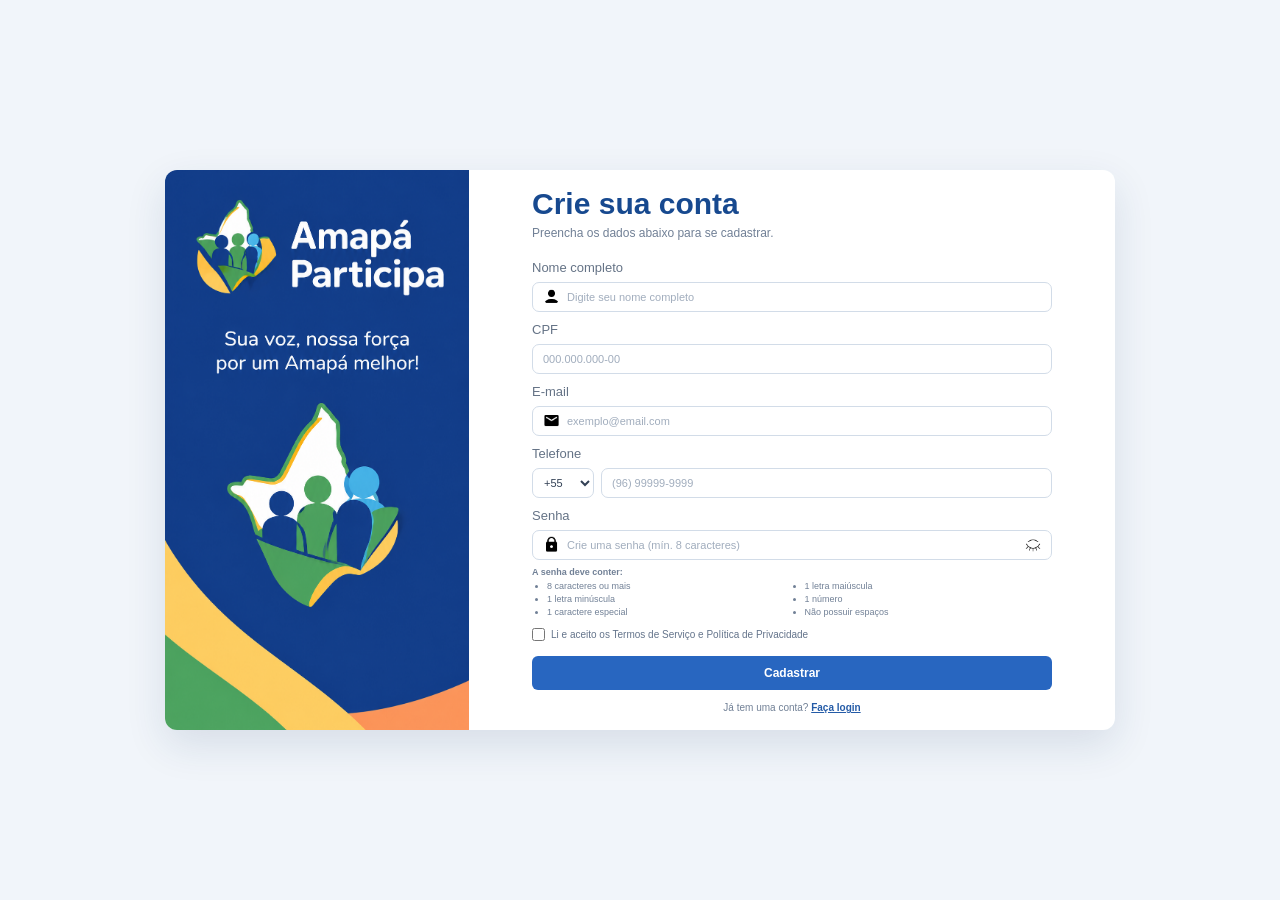
==== paginas/cadastro.html @ 14bf2bf3 "Add files via upload" ====
<!DOCTYPE html>
<html lang="pt-BR">

<head>
    <meta charset="UTF-8">
    <meta name="viewport" content="width=device-width, initial-scale=1.0">
    <title>Cadastro</title>
    <link rel="stylesheet" href="../css/style.css">
</head>

<body>

    <main class="cadastro-container">

        <section class="cadastro-banner">
            <img
                src="../img/teladelogin.png"
                alt="Amapá Participa"
            >
        </section>

        <section class="cadastro-area">

            <div class="cadastro-conteudo">

                <h2>Crie sua conta</h2>

                <p class="subtitulo">
                    Preencha os dados abaixo para se cadastrar.
                </p>

                <form id="form-cadastro">

                    <div class="campo">

                        <label for="nome">
                            Nome completo
                        </label>

                        <div class="input-container">

                            <img
                                src="../img/usuario.png"
                                alt="Nome"
                                class="input-icon"
                            >

                            <input
                                type="text"
                                id="nome"
                                placeholder="Digite seu nome completo"
                            >

                        </div>

                    </div>


                    <div class="campo">

                        <label for="cpf">
                            CPF
                        </label>

                        <input
                            type="text"
                            id="cpf"
                            placeholder="000.000.000-00"
                        >

                    </div>


                    <div class="campo">

                        <label for="email">
                            E-mail
                        </label>

                        <div class="input-container">

                            <img
                                src="../img/envelope.png"
                                alt="E-mail"
                                class="input-icon"
                            >

                            <input
                                type="email"
                                id="email"
                                placeholder="exemplo@email.com"
                            >

                        </div>

                    </div>


                    <div class="campo">

                        <label for="telefone">
                            Telefone
                        </label>

                        <div class="telefone-container">

                            <select id="codigo-pais">
                                <option>+55</option>
                            </select>

                            <input
                                type="tel"
                                id="telefone"
                                placeholder="(96) 99999-9999"
                            >

                        </div>

                    </div>


                    <div class="campo">

                        <label for="senha">
                            Senha
                        </label>

                        <div class="input-container">

                            <img
                                src="../img/cadeado.png"
                                alt="Senha"
                                class="input-icon"
                            >

                            <input
                                type="password"
                                id="senha"
                                placeholder="Crie uma senha (mín. 8 caracteres)"
                            >

                            <img
                                src="../img/olhofechado.png"
                                alt="Mostrar senha"
                                class="password-icon"
                                id="mostrar-senha"
                            >

                        </div>

                        <div class="requisitos-senha">

                            <p>A senha deve conter:</p>

                            <ul>

                                <li id="requisito-tamanho">
                                    8 caracteres ou mais
                                </li>

                                <li id="requisito-maiuscula">
                                    1 letra maiúscula
                                </li>

                                <li id="requisito-minuscula">
                                    1 letra minúscula
                                </li>

                                <li id="requisito-numero">
                                    1 número
                                </li>

                                <li id="requisito-especial">
                                    1 caractere especial
                                </li>

                                <li id="requisito-espaco">
                                    Não possuir espaços
                                </li>

                            </ul>

                        </div>

                    </div>


                    <div class="termos">

                        <input
                            type="checkbox"
                            id="termos"
                        >

                        <label for="termos">
                            Li e aceito os Termos de Serviço e Política de Privacidade
                        </label>

                    </div>


                    <button
                        type="submit"
                        class="botao-cadastrar"
                    >
                        Cadastrar
                    </button>

                </form>


                <p class="login-link">

                    Já tem uma conta?

                    <a href="login.html">
                        Faça login
                    </a>

                </p>

            </div>

        </section>

    </main>

    <script src="../js/cadastro.js"></script>

</body>

</html>
---- css/style.css ----
/*css do login*/

* {
    margin: 0;
    padding: 0;
    box-sizing: border-box;
}

body {
    min-height: 100vh;
    background-color: #f1f5fa;
    font-family: Arial, Helvetica, sans-serif;
    display: flex;
    align-items: center;
    justify-content: center;
    padding: 30px;
}

.login-container {
    width: 950px;
    height: 560px;
    background-color: #ffffff;
    display: flex;
    border-radius: 12px;
    overflow: hidden;
    box-shadow: 0 15px 40px rgba(25, 60, 100, 0.12);
}

.banner {
    width: 32%;
    height: 100%;
    background-color: #12438f;
    overflow: hidden;
    display: flex;
    align-items: center;
    justify-content: center;
    padding: 0px 0px;
}

.banner img {
    width: 100%;
    height: 100%;
    display: block;
    object-fit: cover;
    object-position: center;
}

.login-area {
    width: 68%;
    height: 100%;
    display: flex;
    justify-content: center;
    align-items: center;
    padding: 40px;
}

.login-box {
    width: 100%;
    max-width: 520px;
}

.login-box h1 {
    color: #17498f;
    font-size: 30px;
    font-weight: 700;
    margin-bottom: 30px;
}

.tabs {
    width: 100%;
    display: flex;
    border-bottom: 1px solid #d9e0e8;
    margin-bottom: 27px;
}

.tab {
    width: 50%;
    border: none;
    background: transparent;
    padding: 11px 5px;
    color: #718096;
    font-size: 15px;
    font-weight: 600;
    cursor: pointer;
}

.tab.active {
    color: #17498f;
    border-bottom: 3px solid #2866c0;
}

.input-group {
    margin-bottom: 18px;
}

.input-group label {
    display: block;
    color: #657386;
    font-size: 13px;
    font-weight: 500;
    margin-bottom: 7px;
}

.input-box {
    width: 100%;
    height: 50px;
    border: 1px solid #d2dce8;
    border-radius: 7px;
    display: flex;
    align-items: center;
    padding: 0 14px;
    background-color: #ffffff;
    transition: 0.2s;
}

.input-box:focus-within {
    border-color: #2866c0;
    box-shadow: 0 0 0 3px rgba(40, 102, 192, 0.08);
}

.input-icon {
    width: 17px;
    height: 17px;
    object-fit: contain;
    margin-right: 11px;
    flex-shrink: 0;
}

.input-box input {
    width: 100%;
    height: 100%;
    border: none;
    outline: none;
    background: transparent;
    color: #333333;
    font-size: 13px;
}

.input-box input::placeholder {
    color: #a1adbd;
}

.password-icon {
    width: 20px;
    height: 20px;
    object-fit: contain;
    margin-left: 10px;
    cursor: pointer;
    flex-shrink: 0;
}

.login-options {
    display: flex;
    justify-content: space-between;
    align-items: center;
    margin-top: 6px;
    margin-bottom: 22px;
    font-size: 12px;
}

.remember {
    display: flex;
    align-items: center;
    gap: 6px;
    color: #69788b;
    cursor: pointer;
}

.remember input {
    width: 14px;
    height: 14px;
    accent-color: #2866c0;
}

.login-options a {
    color: #245ba7;
    font-weight: 600;
    text-decoration: underline;
}

.login-button {
    width: 100%;
    height: 48px;
    border: none;
    border-radius: 6px;
    background-color: #2866c0;
    color: #ffffff;
    font-size: 14px;
    font-weight: 700;
    cursor: pointer;
    transition: 0.2s;
}

.login-button:hover {
    background-color: #2056a5;
}

.register-text {
    text-align: center;
    color: #718096;
    font-size: 12px;
    margin-top: 25px;
}

.register-text a {
    color: #245ba7;
    font-weight: 600;
    text-decoration: underline;
}

@media (max-width: 850px) {

    body {
        padding: 20px;
    }

    .login-container {
        width: 100%;
        height: auto;
        min-height: 560px;
    }

    .banner {
        width: 30%;
    }

    .login-area {
        width: 70%;
        padding: 35px;
    }

    .login-box h1 {
        font-size: 27px;
    }
}

@media (max-width: 650px) {

    body {
        padding: 0;
        background-color: #ffffff;
    }

    .login-container {
        width: 100%;
        min-height: 100vh;
        height: auto;
        border-radius: 0;
        box-shadow: none;
    }

    .banner {
        display: none;
    }

    .login-area {
        width: 100%;
        padding: 35px 25px;
    }

    .login-box {
        max-width: 500px;
    }
}

@media (max-width: 400px) {

    .login-area {
        padding: 30px 20px;
    }

    .login-box h1 {
        font-size: 24px;
        margin-bottom: 27px;
    }

    .login-options {
        font-size: 11px;
    }
}

.tab {
    text-decoration: none;
    display: flex;
    align-items: center;
    justify-content: center;
}


/* css do cadastro */

.cadastro-container {
    width: 950px;
    height: 560px;
    background-color: #ffffff;
    display: flex;
    border-radius: 12px;
    overflow: hidden;
    box-shadow: 0 15px 40px rgba(25, 60, 100, 0.12);
}

.cadastro-banner {
    width: 32%;
    height: 100%;
    background-color: #12438f;
    overflow: hidden;
    display: flex;
    align-items: center;
    justify-content: center;
    padding: 0px 0px;
}

.cadastro-banner img {
    width: 100%;
    height: 100%;
    display: block;
    object-fit: cover;
    object-position: center;
}

.cadastro-area {
    width: 68%;
    height: 100%;
    display: flex;
    justify-content: center;
    align-items: center;
    padding: 40px;
}

.cadastro-conteudo {
    width: 100%;
    max-width: 520px;
}

.cadastro-conteudo h2 {
    color: #17498f;
    font-size: 30px;
    font-weight: 700;
    margin-bottom: 5px;
}

.subtitulo {
    color: #718096;
    font-size: 12px;
    margin-bottom: 20px;
}

.campo {
    margin-bottom: 10px;
}

.campo label {
    display: block;
    color: #657386;
    font-size: 13px;
    font-weight: 500;
    margin-bottom: 7px;
}

.campo input,
.campo select {
    height: 30px;
    border: 1px solid #d2dce8;
    border-radius: 7px;
    background-color: #ffffff;
    outline: none;
    font-size: 11px;
    color: #334155;
}

.campo input {
    width: 100%;
    padding: 0 10px;
}

.campo input::placeholder {
    color: #a1adbd;
}

.campo input:focus,
.campo select:focus {
    border-color: #2866c0;
}

.input-container {
    width: 100%;
    height: 30px;
    border: 1px solid #d2dce8;
    border-radius: 7px;
    display: flex;
    align-items: center;
    padding: 0 10px;
    background-color: #ffffff;
}

.input-container:focus-within {
    border-color: #2866c0;
    box-shadow: 0 0 0 3px rgba(40, 102, 192, 0.08);
}

.input-container .input-icon {
    width: 17px;
    height: 17px;
    object-fit: contain;
    margin-right: 7px;
    flex-shrink: 0;
}

.input-container input {
    width: 100%;
    height: 100%;
    border: none;
    outline: none;
    padding: 0;
    background: transparent;
    color: #333333;
}

.input-container input:focus {
    border: none;
}

.input-container .password-icon {
    width: 16px;
    height: 16px;
    object-fit: contain;
    margin-left: 10px;
    cursor: pointer;
    flex-shrink: 0;
}

.requisitos-senha {
    margin-top: 6px;
    color: #718096;
    font-size: 9px;
    line-height: 1.4;
}

.requisitos-senha p {
    margin-bottom: 2px;
    font-weight: 600;
}

.requisitos-senha ul {
    margin: 0;
    padding-left: 15px;
    display: grid;
    grid-template-columns: 1fr 1fr;
    column-gap: 10px;
}

.requisitos-senha li {
    color: #718096;
}

.requisitos-senha li.valido {
    color: #3d8b5c;
}

.telefone-container {
    display: flex;
    gap: 7px;
}

.telefone-container select {
    width: 62px;
    padding: 0 7px;
}

.telefone-container input {
    flex: 1;
}

.termos {
    display: flex;
    align-items: center;
    gap: 6px;
    margin-top: 7px;
    margin-bottom: 15px;
}

.termos input {
    width: 13px;
    height: 13px;
    accent-color: #2866c0;
}

.termos label {
    font-size: 10px;
    color: #64748b;
}

.botao-cadastrar {
    width: 100%;
    height: 34px;
    border: none;
    border-radius: 6px;
    background-color: #2866c0;
    color: #ffffff;
    font-size: 12px;
    font-weight: 700;
    cursor: pointer;
}

.botao-cadastrar:hover {
    background-color: #2056a5;
}

.login-link {
    text-align: center;
    margin-top: 12px;
    font-size: 10px;
    color: #718096;
}

.login-link a {
    color: #245ba7;
    font-weight: 600;
    text-decoration: underline;
}

.login-link a:hover {
    text-decoration: none;
}


@media (max-width: 850px) {

    .cadastro-container {
        width: 100%;
        height: auto;
        min-height: 560px;
    }

    .cadastro-banner {
        width: 30%;
    }

    .cadastro-area {
        width: 70%;
        padding: 35px;
    }

    .cadastro-conteudo h2 {
        font-size: 27px;
    }
}

@media (max-width: 650px) {

    .cadastro-container {
        width: 100%;
        min-height: 100vh;
        height: auto;
        border-radius: 0;
        box-shadow: none;
    }

    .cadastro-banner {
        display: none;
    }

    .cadastro-area {
        width: 100%;
        padding: 35px 25px;
    }

    .cadastro-conteudo {
        max-width: 500px;
    }

    .requisitos-senha ul {
        grid-template-columns: 1fr;
    }
}

@media (max-width: 400px) {

    .cadastro-area {
        padding: 30px 20px;
    }

    .cadastro-conteudo h2 {
        font-size: 24px;
    }
}


/* =========================================================
   TELA INICIAL
========================================================= */

:root {
    --azul-escuro: #0a3f94;
    --azul-texto: #3b4f94;
    --amarelo: #ffc83d;
    --verde: #0b7a3e;
    --altura-cabecalho: 96px;
}

html {
    scroll-behavior: smooth;
}

body.pagina-inicial {
    display: block;
    min-height: 100vh;
    padding: 0;
    background-color: #fbfdff;
    font-family: "DM Sans", Arial, Helvetica, sans-serif;
}

.pagina-inicial a {
    text-decoration: none;
}

.cabecalho {
    display: flex;
    align-items: center;
    height: var(--altura-cabecalho);
    padding: 0 4%;
    background-color: var(--azul-escuro);
}

.cabecalho-logo {
    display: flex;
    align-items: center;
    padding-right: 28px;
    margin-right: 28px;
    border-right: 1px solid rgba(255, 255, 255, 0.3);
}

.cabecalho-logo img {
    display: block;
    height: 72px;
    width: auto;
}

.cabecalho-menu ul {
    display: flex;
    gap: 40px;
    list-style: none;
}

.cabecalho-menu a {
    display: inline-block;
    padding: 8px 4px;
    color: #ffffff;
    font-size: 1.1rem;
    font-weight: 500;
    border-bottom: 4px solid transparent;
    border-radius: 2px;
    transition: border-color 0.2s;
}

.cabecalho-menu a:hover,
.cabecalho-menu a.ativo {
    border-bottom-color: var(--amarelo);
}

.cabecalho-acoes {
    display: flex;
    align-items: center;
    gap: 16px;
    margin-left: auto;
}

.acao-pesquisa {
    padding: 0 20px 0 0;
    margin-right: 4px;
    border: none;
    border-right: 1px solid rgba(255, 255, 255, 0.3);
    background: transparent;
    cursor: pointer;
}

.acao-pesquisa img {
    display: block;
    width: 30px;
    height: 30px;
    filter: brightness(0) invert(1);
}

.acao-entrar,
.acao-cadastrar {
    padding: 12px 26px;
    border-radius: 10px;
    font-size: 1.05rem;
    font-weight: 600;
    transition: transform 0.2s, background-color 0.2s;
}

.acao-entrar {
    color: #ffffff;
    border: 2px solid #ffffff;
}

.acao-entrar:hover {
    background-color: rgba(255, 255, 255, 0.12);
}

.acao-cadastrar {
    color: #0b2a66;
    background-color: var(--amarelo);
    border: 2px solid var(--amarelo);
}

.acao-cadastrar:hover {
    transform: translateY(-2px);
}

.hero {
    display: grid;
    grid-template-columns: 1fr 1.1fr;
    min-height: calc(100vh - var(--altura-cabecalho));
    padding-left: 4%;
    overflow: hidden;
}

.hero-texto {
    align-self: center;
    max-width: 660px;
    padding: 40px 0;
    position: relative;
    z-index: 3;
}

.hero-titulo {
    color: var(--azul-escuro);
    font-size: clamp(2.6rem, 5vw, 4.6rem);
    font-weight: 800;
    line-height: 1.05;
    letter-spacing: -0.02em;
}

.titulo-verde {
    display: block;
    color: var(--verde);
}

.hero-descricao {
    max-width: 560px;
    margin: 28px 0 36px;
    color: var(--azul-texto);
    font-size: clamp(1.1rem, 1.6vw, 1.45rem);
    line-height: 1.55;
}

.hero-botoes {
    display: flex;
    flex-wrap: wrap;
    align-items: center;
    gap: 22px;
}

.botao-registrar,
.botao-ver-ocorrencias {
    display: inline-flex;
    align-items: center;
    gap: 12px;
    padding: 14px 28px;
    border-radius: 12px;
    font-size: 1.1rem;
    font-weight: 600;
    transition: transform 0.2s, box-shadow 0.2s;
}

.botao-registrar {
    color: #0b2a66;
    background-color: var(--amarelo);
    border: 2px solid var(--amarelo);
}

.botao-ver-ocorrencias {
    color: var(--azul-escuro);
    background-color: #ffffff;
    border: 2px solid var(--azul-escuro);
}

.botao-registrar:hover,
.botao-ver-ocorrencias:hover {
    transform: translateY(-2px);
    box-shadow: 0 8px 18px rgba(10, 63, 148, 0.18);
}

.icone-botao img {
    display: block;
    width: 32px;
    height: 32px;
    object-fit: contain;
}

.botao-saiba {
    display: inline-flex;
    align-items: center;
    gap: 8px;
    color: var(--azul-escuro);
    font-size: 1.1rem;
    font-weight: 500;
}

.botao-saiba:hover {
    text-decoration: underline;
}

.hero-imagem {
    position: relative;
}

.imagem-macapa {
    position: absolute;
    top: 0;
    right: 0;
    bottom: 6%;
    left: 0;
    overflow: hidden;
    border-radius: 45% 0 40% 60% / 22% 0 28% 62%;
    border-left: 3px solid #1aa38a;
}

.imagem-macapa img {
    display: block;
    width: 100%;
    height: 100%;
    object-fit: cover;
}

.detalhe-amarelo {
    position: absolute;
    top: 0;
    right: 0;
    z-index: 2;
    width: 20%;
    height: 36%;
    background-color: var(--amarelo);
    border-radius: 0 0 0 100% / 0 0 0 75%;
}

.detalhe-verde {
    position: absolute;
    right: 0;
    bottom: 8%;
    z-index: 2;
    width: 11%;
    height: 20%;
    background: linear-gradient(135deg, #46b565, #12803f);
    border-radius: 100% 0 100% 0;
    transform: rotate(-12deg);
}

.sobre {
    padding: 80px 4%;
    background-color: #ffffff;
}

.sobre-conteudo {
    max-width: 800px;
    margin: 0 auto;
}

.sobre-conteudo h2 {
    margin-bottom: 20px;
    color: var(--azul-escuro);
    font-size: 2rem;
    font-weight: 800;
}

.sobre-conteudo p {
    margin-bottom: 16px;
    color: var(--azul-texto);
    font-size: 1.1rem;
    line-height: 1.7;
}

@media (max-width: 900px) {

    .cabecalho {
        flex-wrap: wrap;
        height: auto;
        padding: 12px 5%;
        row-gap: 8px;
    }

    .cabecalho-logo {
        padding-right: 0;
        margin-right: 0;
        border-right: none;
    }

    .cabecalho-logo img {
        height: 52px;
    }

    .cabecalho-menu {
        order: 3;
        width: 100%;
        overflow-x: auto;
    }

    .cabecalho-menu ul {
        gap: 24px;
    }

    .hero {
        grid-template-columns: 1fr;
        min-height: auto;
        padding-left: 0;
    }

    .hero-texto {
        padding: 40px 5%;
    }

    .hero-imagem {
        height: 340px;
    }

    .imagem-macapa {
        bottom: 0;
        border-radius: 45% 45% 0 0 / 18% 18% 0 0;
        border-left: none;
    }

    .detalhe-verde {
        bottom: 6%;
    }
}

@media (max-width: 500px) {

    .acao-entrar,
    .acao-cadastrar {
        padding: 10px 16px;
    }

    .botao-registrar,
    .botao-ver-ocorrencias {
        width: 100%;
        justify-content: center;
    }
}


/* =========================================================
   TELA DE OCORRÊNCIAS
========================================================= */

body.pagina-ocorrencias {
    display: block;
    min-height: 100vh;
    padding: 0;
    background-color: #F5F7FA;
    color: #1E293B;
}

.topo {
    display: flex;
    align-items: center;
    justify-content: space-between;
    background-color: #0a3f94;
    padding: 12px 32px;
    color: #FFFFFF;
}

.topo-logo {
    display: flex;
    align-items: center;
    gap: 10px;
    font-weight: 700;
    font-size: 18px;
}

.topo-logo img {
    height: 32px;
    width: 32px;
}

.topo-menu {
    display: flex;
    gap: 28px;
}

.topo-menu a {
    font-size: 15px;
    color: #CBD5E1;
    padding-bottom: 4px;
    border-bottom: 2px solid transparent;
}

.topo-menu a:hover {
    color: #FFFFFF;
}

.topo-menu a.ativo {
    color: #FFFFFF;
    border-bottom: 2px solid #F5A623;
    font-weight: 600;
}

.topo-acoes {
    display: flex;
    align-items: center;
    gap: 16px;
}

#botao-busca-topo {
    background: none;
    border: none;
    cursor: pointer;
}

#botao-busca-topo img {
    width: 18px;
    height: 18px;
}

.avatar-usuario {
    width: 34px;
    height: 34px;
    border-radius: 50%;
    background-color: #F5A623;
    color: #1C3A5E;
    font-weight: 700;
    font-size: 13px;
    display: flex;
    align-items: center;
    justify-content: center;
}

.layout {
    display: flex;
    align-items: flex-start;
}

.lateral {
    width: 220px;
    background-color: #FFFFFF;
    min-height: calc(100vh - 60px);
    padding: 20px 0;
    border-right: 1px solid #E2E8F0;
}

.lista-categorias {
    list-style: none;
}

.categoria {
    padding: 12px 24px;
    font-size: 14px;
    color: #475569;
    cursor: pointer;
}

.categoria:hover {
    background-color: #F1F5F9;
}

.categoria.ativa {
    background-color: #FFF1DE;
    color: #C9680C;
    font-weight: 600;
    border-right: 3px solid #F5A623;
}

.conteudo {
    flex: 1;
    padding: 32px 40px;
}

.conteudo h1 {
    font-size: 26px;
    color: #1C3A5E;
}

.barra-busca {
    display: flex;
    gap: 12px;
    margin-bottom: 20px;
}

#buscar-ocorrencias {
    flex: 1;
    max-width: 360px;
    padding: 10px 14px;
    border: 1px solid #CBD5E1;
    border-radius: 8px;
    font-size: 14px;
}

#botao-filtros {
    padding: 10px 18px;
    border: 1px solid #CBD5E1;
    border-radius: 8px;
    background-color: #FFFFFF;
    color: #1C3A5E;
    font-weight: 600;
    cursor: pointer;
}

#botao-filtros:hover {
    background-color: #F1F5F9;
}

.painel-filtros {
    display: flex;
    align-items: center;
    gap: 10px;
    margin-bottom: 20px;
    padding: 12px;
    background-color: #FFFFFF;
    border: 1px solid #E2E8F0;
    border-radius: 8px;
}

.painel-filtros.escondido {
    display: none;
}

.filtro-status {
    padding: 6px 12px;
    border: 1px solid #CBD5E1;
    border-radius: 999px;
    background-color: #FFFFFF;
    font-size: 13px;
    cursor: pointer;
}

.filtro-status.ativo {
    background-color: #1C3A5E;
    color: #FFFFFF;
    border-color: #1C3A5E;
}

.grade-ocorrencias {
    display: grid;
    grid-template-columns: repeat(3, 1fr);
    gap: 20px;
}

.card-ocorrencia {
    background-color: #FFFFFF;
    border-radius: 10px;
    overflow: hidden;
    border: 1px solid #E2E8F0;
}

.card-imagem {
    width: 100%;
    height: 140px;
    background-size: cover;
    background-position: center;
    background-color: #E2E8F0;
}

.card-corpo {
    padding: 14px 16px;
}

.card-categoria {
    display: flex;
    align-items: center;
    gap: 6px;
    font-size: 12px;
    font-weight: 600;
    margin-bottom: 6px;
}

.pontinho-categoria {
    width: 9px;
    height: 9px;
    border-radius: 50%;
    display: inline-block;
}

.card-titulo {
    font-size: 15px;
    font-weight: 700;
    color: #1C3A5E;
    margin-bottom: 6px;
}

.card-info {
    font-size: 12px;
    color: #64748B;
    margin-bottom: 3px;
}

.card-status {
    display: inline-block;
    margin-top: 10px;
    padding: 4px 12px;
    border-radius: 999px;
    font-size: 12px;
    font-weight: 600;
}

.cat-infraestrutura {
    color: #C9680C;
}

.cat-infraestrutura .pontinho-categoria {
    background-color: #F5A623;
}

.cat-meio-ambiente {
    color: #2F8F4E;
}

.cat-meio-ambiente .pontinho-categoria {
    background-color: #2F8F4E;
}

.cat-iluminacao-publica {
    color: #2563EB;
}

.cat-iluminacao-publica .pontinho-categoria {
    background-color: #2563EB;
}

.cat-transporte {
    color: #0E7490;
}

.cat-transporte .pontinho-categoria {
    background-color: #0E7490;
}

.cat-limpeza-urbana {
    color: #0891B2;
}

.cat-limpeza-urbana .pontinho-categoria {
    background-color: #0891B2;
}

.cat-outros {
    color: #64748B;
}

.cat-outros .pontinho-categoria {
    background-color: #64748B;
}

.status-registrada {
    background-color: #E2E8F0;
    color: #475569;
}

.status-em-analise {
    background-color: #FEF3C7;
    color: #B45309;
}

.status-encaminhada {
    background-color: #DBEAFE;
    color: #1D4ED8;
}

.status-em-atendimento {
    background-color: #FFE4D5;
    color: #C2410C;
}

.status-resolvida {
    background-color: #DCFCE7;
    color: #15803D;
}

.mensagem-vazia {
    text-align: center;
    color: #64748B;
    margin-top: 40px;
}

.mensagem-vazia.escondido {
    display: none;
}


/* ===== MENU RETRÁTIL ===== */

.botao-menu {
    display: none;
    align-items: center;
    gap: 8px;
    border: none;
    background: transparent;
    color: #FFFFFF;
    font-size: 16px;
    font-weight: 600;
    cursor: pointer;
}

.botao-menu span {
    font-family: Arial, Helvetica, sans-serif;
}


/* ===== RESPONSIVO ===== */

@media (max-width: 900px) {

    .botao-menu {
        display: flex;
    }

    .topo {
        position: relative;
    }

    .topo-menu {
        display: none;
        position: absolute;
        top: 100%;
        left: 0;
        width: 100%;
        flex-direction: column;
        gap: 0;
        padding: 10px 20px;
        background-color: #FFFFFF;
        box-shadow: 0 8px 20px rgba(25, 60, 100, 0.12);
        z-index: 20;
    }

    .topo-menu.aberto {
        display: flex;
    }

    .topo-menu a {
        width: 100%;
        padding: 12px 10px;
        color: #475569;
    }

    .topo-menu a:hover {
        color: #0a3f94;
        background-color: #F1F5F9;
    }

    .topo-menu a.ativo {
        color: #0a3f94;
        border-bottom: none;
    }

    .layout {
        flex-direction: column;
    }

    .lateral {
        width: 100%;
        min-height: auto;
        display: flex;
        overflow-x: auto;
    }

    .lista-categorias {
        display: flex;
    }

    .grade-ocorrencias {
        grid-template-columns: 1fr;
    }
}

/* ===== FILTROS ATIVOS ===== */

.filtros-ativos {
    display: flex;
    align-items: center;
    flex-wrap: wrap;
    gap: 10px;
    margin: 18px 0 22px;
}

.filtros-ativos-titulo {
    color: #475569;
    font-size: 14px;
    font-weight: 600;
}

.lista-filtros-ativos {
    display: flex;
    align-items: center;
    flex-wrap: wrap;
    gap: 8px;
}

.filtro-ativo {
    display: inline-flex;
    align-items: center;
    gap: 6px;
    padding: 6px 10px;
    border-radius: 20px;
    background-color: #e8eef8;
    color: #0a3f94;
    font-size: 13px;
    font-weight: 600;
}

.filtro-ativo button {
    display: flex;
    align-items: center;
    justify-content: center;
    width: 18px;
    height: 18px;
    padding: 0;
    border: none;
    border-radius: 50%;
    background-color: transparent;
    color: #0a3f94;
    font-size: 17px;
    line-height: 1;
    cursor: pointer;
}

.filtro-ativo button:hover {
    background-color: rgba(10, 63, 148, 0.12);
}

.botao-limpar-filtros {
    padding: 7px 12px;
    border: 1px solid #d7dee8;
    border-radius: 7px;
    background-color: #FFFFFF;
    color: #475569;
    font-size: 13px;
    font-weight: 600;
    cursor: pointer;
}

.botao-limpar-filtros:hover {
    border-color: #0a3f94;
    color: #0a3f94;
}

@media (max-width: 700px) {

    .filtros-ativos {
        align-items: flex-start;
        flex-direction: column;
    }

    .lista-filtros-ativos {
        width: 100%;
    }
}

/* ===== PRÉVIA DA OCORRÊNCIA ===== */

.card-ocorrencia {
    position: relative;
    overflow: hidden;
    cursor: pointer;
}

.card-previa {
    position: absolute;
    left: 0;
    right: 0;
    bottom: 0;
    padding: 16px;
    background-color: rgba(10, 63, 148, 0.96);
    color: #FFFFFF;
    transform: translateY(100%);
    transition: transform 0.25s ease;
    z-index: 2;
}

.card-ocorrencia:hover .card-previa {
    transform: translateY(0);
}

.card-previa strong {
    display: block;
    margin-bottom: 6px;
    font-size: 14px;
}

.card-previa p {
    margin: 0 0 8px;
    font-size: 13px;
    line-height: 1.45;
}

.card-previa span {
    font-size: 12px;
    font-weight: 600;
    opacity: 0.9;
}

.detalhes-ocorrencia {
    max-width: 900px;
    margin: 40px auto;
    padding: 20px;
}

.botao-voltar {
    display: inline-block;
    margin-bottom: 20px;
    color: #12438f;
    text-decoration: none;
    font-weight: 600;
}

.detalhes-card {
    background: white;
    border-radius: 16px;
    padding: 30px;
    box-shadow: 0 8px 25px rgba(0,0,0,0.08);
}

.detalhes-imagem {
    width: 100%;
    height: 350px;
    object-fit: cover;
    border-radius: 12px;
    margin-bottom: 25px;
}

.detalhes-card h1 {
    color: #12438f;
    margin-bottom: 20px;
}

.detalhes-card p {
    margin-bottom: 15px;
    line-height: 1.6;
}

/* ===== TELA DE REGISTRO DE OCORRÊNCIA ===== */

body.pagina-registrar {
    display: block;
    min-height: 100vh;
    padding: 0;
    background-color: #F5F7FA;
    color: #1E293B;
}

.pagina-registrar .registro-conteudo {
    max-width: 900px;
    margin: 0 auto;
    padding: 40px;
}

.pagina-registrar .registro-cabecalho {
    margin-bottom: 30px;
}

.pagina-registrar .botao-voltar-registro {
    display: inline-block;
    margin-bottom: 20px;
    color: #12438f;
    text-decoration: none;
    font-weight: 600;
}

.pagina-registrar .registro-cabecalho h1 {
    margin-bottom: 10px;
    color: #1C3A5E;
    font-size: 28px;
}

.pagina-registrar .registro-cabecalho p {
    color: #64748B;
    font-size: 15px;
    line-height: 1.5;
}

.pagina-registrar .form-ocorrencia {
    background-color: #FFFFFF;
    padding: 30px;
    border: 1px solid #E2E8F0;
    border-radius: 12px;
    box-shadow: 0 8px 25px rgba(25, 60, 100, 0.08);
}

.pagina-registrar .campo-ocorrencia {
    margin-bottom: 22px;
}

.pagina-registrar .campo-ocorrencia label {
    display: block;
    margin-bottom: 8px;
    color: #334155;
    font-size: 14px;
    font-weight: 600;
}

.pagina-registrar .campo-ocorrencia input,
.pagina-registrar .campo-ocorrencia select,
.pagina-registrar .campo-ocorrencia textarea {
    width: 100%;
    border: 1px solid #CBD5E1;
    border-radius: 8px;
    background-color: #FFFFFF;
    color: #334155;
    font-family: Arial, Helvetica, sans-serif;
    font-size: 14px;
    outline: none;
}

.pagina-registrar .campo-ocorrencia input,
.pagina-registrar .campo-ocorrencia select {
    height: 44px;
    padding: 0 12px;
}

.pagina-registrar .campo-ocorrencia textarea {
    min-height: 150px;
    padding: 12px;
    resize: vertical;
    line-height: 1.5;
}

.pagina-registrar .campo-ocorrencia input:focus,
.pagina-registrar .campo-ocorrencia select:focus,
.pagina-registrar .campo-ocorrencia textarea:focus {
    border-color: #2866C0;
    box-shadow: 0 0 0 3px rgba(40, 102, 192, 0.08);
}

.pagina-registrar .campo-ocorrencia input[type="file"] {
    height: auto;
    padding: 10px 12px;
}

.pagina-registrar .ajuda-campo {
    margin-top: 6px;
    color: #64748B;
    font-size: 12px;
}

.pagina-registrar .contador-descricao {
    margin-top: 6px;
    text-align: right;
    color: #64748B;
    font-size: 12px;
}

.pagina-registrar .acoes-ocorrencia {
    display: flex;
    justify-content: flex-end;
    gap: 12px;
    margin-top: 30px;
}

.pagina-registrar .botao-rascunho,
.pagina-registrar .botao-enviar-ocorrencia {
    height: 44px;
    padding: 0 20px;
    border-radius: 8px;
    font-size: 14px;
    font-weight: 600;
    cursor: pointer;
}

.pagina-registrar .botao-rascunho {
    border: 1px solid #CBD5E1;
    background-color: #FFFFFF;
    color: #475569;
}

.pagina-registrar .botao-rascunho:hover {
    background-color: #F1F5F9;
}

.pagina-registrar .botao-enviar-ocorrencia {
    border: 1px solid #2866C0;
    background-color: #2866C0;
    color: #FFFFFF;
}

.pagina-registrar .botao-enviar-ocorrencia:hover {
    background-color: #2056A5;
}

@media (max-width: 900px) {

    .pagina-registrar .topo {
        position: relative;
    }

    .pagina-registrar .registro-conteudo {
        padding: 30px 25px;
    }
}

@media (max-width: 600px) {

    .pagina-registrar .registro-conteudo {
        padding: 25px 15px;
    }

    .pagina-registrar .form-ocorrencia {
        padding: 20px;
    }

    .pagina-registrar .acoes-ocorrencia {
        flex-direction: column;
    }

    .pagina-registrar .botao-rascunho,
    .pagina-registrar .botao-enviar-ocorrencia {
        width: 100%;
    }
}

.botao-voltar-menu {
    font-weight: 600;
}
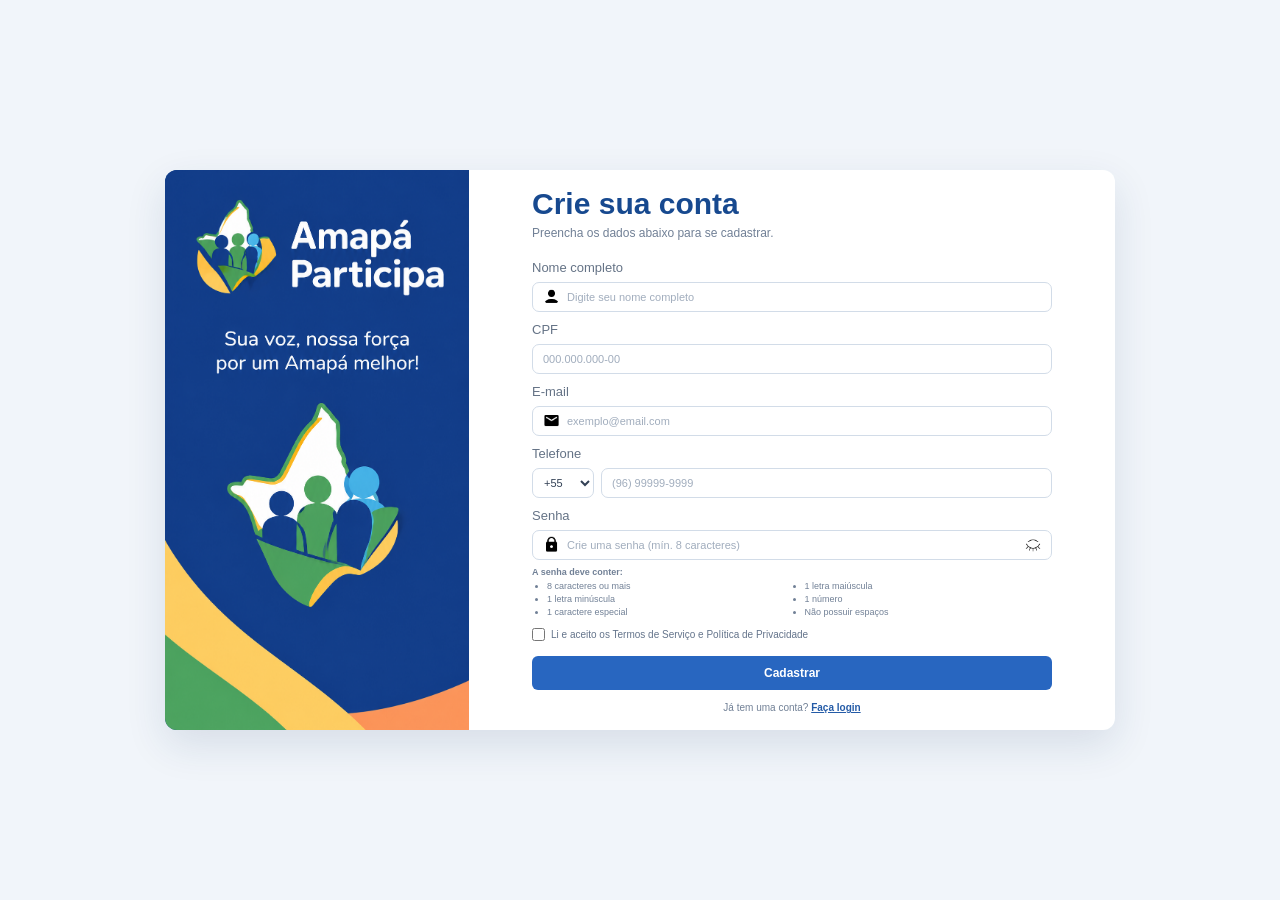
==== commit 3f41d818: "cadastro.html" ====
--- a/paginas/cadastro.html
+++ b/paginas/cadastro.html
@@ -229,4 +229,4 @@
 
 </body>
 
-</html>+</html>
--- a/css/style.css
+++ b/css/style.css
@@ -1709,4 +1709,3484 @@
 
 .botao-voltar-menu {
     font-weight: 600;
+}
+
+/* TELA DE PERFIL */
+
+
+body.pagina-perfil {
+    display: block;
+    min-height: 100vh;
+    padding: 0;
+    background-color: #F5F7FA;
+    color: #24344D;
+    font-family: Arial, Helvetica, sans-serif;
+}
+
+.pagina-perfil a {
+    text-decoration: none;
+    color: inherit;
+}
+
+.pagina-perfil button {
+    font-family: inherit;
+}
+
+.perfil-topo {
+    min-height: 76px;
+    display: flex;
+    align-items: center;
+    justify-content: space-between;
+    gap: 28px;
+    padding: 12px 32px;
+    background-color: #204B91;
+    color: #FFFFFF;
+    box-shadow: 0 2px 8px rgba(25, 55, 95, 0.12);
+}
+
+.perfil-logo {
+    display: flex;
+    align-items: center;
+    gap: 10px;
+    flex-shrink: 0;
+    font-size: 16px;
+    font-weight: 700;
+}
+
+.perfil-logo img {
+    width: 45px;
+    height: 45px;
+    object-fit: contain;
+}
+
+.perfil-navegacao {
+    display: flex;
+    align-items: center;
+    justify-content: center;
+    gap: 25px;
+}
+
+.perfil-navegacao a {
+    padding: 10px 0;
+    font-size: 13px;
+    color: #E5ECF8;
+    transition: color 0.2s;
+}
+
+.perfil-navegacao a:hover,
+.perfil-navegacao .perfil-link-ativo {
+    color: #FFFFFF;
+    font-weight: 700;
+}
+
+.perfil-navegacao .perfil-link-ativo {
+    border-bottom: 2px solid #FFD875;
+}
+
+.perfil-acoes-topo {
+    display: flex;
+    align-items: center;
+    gap: 12px;
+    flex-shrink: 0;
+}
+
+.perfil-pesquisa {
+    width: 35px;
+    height: 35px;
+    display: flex;
+    align-items: center;
+    justify-content: center;
+    border: none;
+    background: transparent;
+    cursor: pointer;
+}
+
+.perfil-pesquisa img {
+    width: 20px;
+    height: 20px;
+    object-fit: contain;
+    filter: brightness(0) invert(1);
+}
+
+.perfil-avatar-topo,
+.perfil-avatar-grande {
+    display: flex;
+    align-items: center;
+    justify-content: center;
+    flex-shrink: 0;
+    border-radius: 50%;
+    background-color: #FFD875;
+    color: #204B91;
+    font-weight: 700;
+}
+
+.perfil-avatar-topo {
+    width: 38px;
+    height: 38px;
+    font-size: 13px;
+}
+
+.perfil-seta {
+    font-size: 20px;
+    color: #FFFFFF;
+}
+
+.perfil-container {
+    display: flex;
+    min-height: calc(100vh - 76px);
+}
+
+.perfil-sidebar {
+    width: 235px;
+    flex-shrink: 0;
+    padding: 35px 18px;
+    background-color: #FFFFFF;
+    border-right: 1px solid #E3E9F1;
+}
+
+.perfil-sidebar nav {
+    display: flex;
+    flex-direction: column;
+    gap: 8px;
+}
+
+.perfil-menu-item {
+    display: flex;
+    align-items: center;
+    gap: 12px;
+    padding: 13px 14px;
+    border-radius: 8px;
+    color: #52647C;
+    font-size: 14px;
+    transition: background-color 0.2s;
+}
+
+.perfil-menu-item:hover {
+    background-color: #F1F5FA;
+}
+
+.perfil-menu-item.ativo {
+    background-color: #EDF3FC;
+    color: #204B91;
+    font-weight: 700;
+    border-left: 3px solid #6BA6D8;
+    padding-left: 11px;
+}
+
+.perfil-menu-icone {
+    width: 20px;
+    text-align: center;
+    font-size: 18px;
+}
+
+.perfil-conteudo {
+    flex: 1;
+    min-width: 0;
+    padding: 45px 38px;
+}
+
+.perfil-titulo {
+    margin: 0 0 28px;
+    color: #204B91;
+    font-size: 25px;
+}
+
+.perfil-cartoes {
+    display: grid;
+    grid-template-columns: minmax(0, 1.1fr) minmax(0, 0.9fr);
+    gap: 24px;
+    align-items: stretch;
+}
+
+.perfil-cartao {
+    min-width: 0;
+    min-height: 220px;
+    padding: 28px;
+    background-color: #FFFFFF;
+    border: 1px solid #E6EBF2;
+    border-radius: 12px;
+    box-shadow: 0 4px 15px rgba(35, 63, 100, 0.05);
+}
+
+.perfil-cartao-principal {
+    display: flex;
+    flex-direction: column;
+    align-items: flex-start;
+    justify-content: space-between;
+    gap: 28px;
+}
+
+.perfil-identificacao {
+    display: flex;
+    align-items: center;
+    gap: 18px;
+}
+
+.perfil-avatar-grande {
+    width: 82px;
+    height: 82px;
+    background-color: #2860B5;
+    color: #FFFFFF;
+    font-size: 26px;
+}
+
+.perfil-dados-basicos {
+    min-width: 0;
+}
+
+.perfil-dados-basicos h2 {
+    margin: 0 0 9px;
+    color: #204B91;
+    font-size: 21px;
+}
+
+.perfil-dados-basicos p {
+    margin: 5px 0;
+    color: #64748B;
+    font-size: 13px;
+    overflow-wrap: anywhere;
+}
+
+.perfil-botao-editar {
+    display: flex;
+    align-items: center;
+    gap: 8px;
+    align-self: center;
+    padding: 10px 17px;
+    border: 1px solid #2860B5;
+    border-radius: 6px;
+    background-color: #FFFFFF;
+    color: #204B91;
+    font-size: 13px;
+    font-weight: 600;
+    cursor: pointer;
+    transition: background-color 0.2s;
+}
+
+.perfil-botao-editar:hover {
+    background-color: #EDF3FC;
+}
+
+.perfil-cartao-informacoes h2 {
+    margin: 0 0 24px;
+    color: #204B91;
+    font-size: 20px;
+}
+
+.perfil-informacao {
+    display: flex;
+    align-items: flex-start;
+    gap: 12px;
+    margin-bottom: 22px;
+}
+
+.perfil-informacao-icone {
+    width: 18px;
+    color: #5377A5;
+    font-size: 16px;
+}
+
+.perfil-label {
+    display: block;
+    margin-bottom: 7px;
+    color: #64748B;
+    font-size: 13px;
+}
+
+.perfil-informacao p {
+    margin: 0;
+    color: #405570;
+    font-size: 13px;
+    overflow-wrap: anywhere;
+}
+
+@media (max-width: 1000px) {
+    .perfil-topo {
+        flex-wrap: wrap;
+        gap: 15px;
+        padding: 12px 20px;
+    }
+
+    .perfil-navegacao {
+        order: 3;
+        width: 100%;
+        justify-content: flex-start;
+        flex-wrap: wrap;
+        gap: 18px;
+    }
+
+    .perfil-container {
+        min-height: calc(100vh - 120px);
+    }
+
+    .perfil-cartoes {
+        grid-template-columns: 1fr;
+    }
+}
+
+@media (max-width: 650px) {
+    .perfil-topo {
+        padding: 12px 16px;
+    }
+
+    .perfil-logo {
+        font-size: 14px;
+    }
+
+    .perfil-logo img {
+        width: 38px;
+        height: 38px;
+    }
+
+    .perfil-navegacao {
+        gap: 12px;
+    }
+
+    .perfil-navegacao a {
+        font-size: 12px;
+    }
+
+    .perfil-container {
+        flex-direction: column;
+    }
+
+    .perfil-sidebar {
+        width: 100%;
+        padding: 14px;
+        border-right: none;
+        border-bottom: 1px solid #E3E9F1;
+    }
+
+    .perfil-sidebar nav {
+        flex-direction: row;
+        flex-wrap: wrap;
+        gap: 6px;
+    }
+
+    .perfil-menu-item {
+        padding: 10px;
+        font-size: 12px;
+    }
+
+    .perfil-menu-item.ativo {
+        padding-left: 7px;
+    }
+
+    .perfil-conteudo {
+        padding: 25px 16px;
+    }
+
+    .perfil-titulo {
+        font-size: 22px;
+    }
+
+    .perfil-cartao {
+        padding: 22px 18px;
+    }
+
+    .perfil-identificacao {
+        align-items: flex-start;
+        gap: 13px;
+    }
+
+    .perfil-avatar-grande {
+        width: 65px;
+        height: 65px;
+        font-size: 21px;
+    }
+
+    .perfil-dados-basicos h2 {
+        font-size: 18px;
+    }
+}
+
+
+.pagina-perfil .perfil-logo span {
+    color: #FFFFFF;
+}
+
+.pagina-perfil .perfil-pesquisa img {
+    width: 20px;
+    height: 20px;
+    object-fit: contain;
+    filter: none;
+}
+
+.pagina-perfil .perfil-menu-icone {
+    display: block;
+    width: 19px;
+    height: 19px;
+    flex-shrink: 0;
+    object-fit: contain;
+}
+
+.pagina-perfil .perfil-icone-editar {
+    width: 16px;
+    height: 16px;
+    object-fit: contain;
+}
+
+.pagina-perfil .perfil-icone-informacao {
+    width: 17px;
+    height: 17px;
+    flex-shrink: 0;
+    object-fit: contain;
+    margin-top: 1px;
+}
+
+.pagina-perfil .perfil-menu-item {
+    gap: 12px;
+}
+
+.pagina-perfil .perfil-botao-editar {
+    gap: 8px;
+}
+
+
+/* MINHAS OCORRENCIAS */
+
+
+body.pagina-minhas-ocorrencias {
+    display: block;
+    min-height: 100vh;
+    padding: 0;
+    background-color: #F5F7FA;
+    color: #24344D;
+    font-family: Arial, Helvetica, sans-serif;
+}
+
+.pagina-minhas-ocorrencias .minhas-conteudo {
+    flex: 1;
+    min-width: 0;
+    padding: 42px 38px;
+}
+
+.minhas-cabecalho {
+    display: flex;
+    justify-content: space-between;
+    align-items: center;
+    flex-wrap: wrap;
+    gap: 20px;
+    margin-bottom: 28px;
+}
+
+.minhas-cabecalho h1 {
+    margin: 0 0 10px;
+    color: #204B91;
+    font-size: 26px;
+}
+
+.minhas-cabecalho p {
+    margin: 0;
+    color: #64748B;
+    font-size: 14px;
+    line-height: 1.6;
+}
+
+.minhas-botao-registrar {
+    display: inline-flex;
+    align-items: center;
+    justify-content: center;
+    padding: 12px 18px;
+    border-radius: 7px;
+    background-color: #204B91;
+    color: #FFFFFF;
+    font-size: 13px;
+    font-weight: 600;
+    text-decoration: none;
+    transition: background-color 0.2s;
+}
+
+.minhas-botao-registrar:hover {
+    background-color: #173A73;
+}
+
+.minhas-resumo {
+    display: flex;
+    align-items: center;
+    justify-content: space-between;
+    max-width: 350px;
+    padding: 20px 24px;
+    margin-bottom: 28px;
+    border: 1px solid #E3E9F1;
+    border-radius: 10px;
+    background-color: #FFFFFF;
+    box-shadow: 0 3px 12px rgba(35, 63, 100, 0.04);
+}
+
+.minhas-resumo > div {
+    display: flex;
+    flex-direction: column;
+    gap: 7px;
+}
+
+.minhas-resumo-numero {
+    color: #204B91;
+    font-size: 28px;
+    font-weight: 700;
+}
+
+.minhas-resumo-texto {
+    color: #64748B;
+    font-size: 13px;
+}
+
+.minhas-resumo-icone {
+    display: flex;
+    align-items: center;
+    justify-content: center;
+    width: 45px;
+    height: 45px;
+    border-radius: 10px;
+    background-color: #EDF3FC;
+    color: #204B91;
+    font-size: 23px;
+}
+
+.minhas-filtros {
+    display: flex;
+    flex-wrap: wrap;
+    gap: 10px;
+    margin-bottom: 20px;
+}
+
+.minhas-filtros span {
+    padding: 9px 16px;
+    border: 1px solid #DFE6EF;
+    border-radius: 20px;
+    background-color: #FFFFFF;
+    color: #64748B;
+    font-size: 13px;
+}
+
+.minhas-filtros .minhas-filtro-ativo {
+    border-color: #204B91;
+    background-color: #204B91;
+    color: #FFFFFF;
+}
+
+.minhas-lista {
+    display: flex;
+    flex-direction: column;
+    gap: 18px;
+}
+
+.minhas-card {
+    display: flex;
+    gap: 22px;
+    padding: 20px;
+    border: 1px solid #E3E9F1;
+    border-radius: 12px;
+    background-color: #FFFFFF;
+    box-shadow: 0 4px 15px rgba(35, 63, 100, 0.05);
+}
+
+.minhas-imagem {
+    width: 220px;
+    min-height: 210px;
+    align-self: stretch;
+    flex-shrink: 0;
+    border-radius: 9px;
+    background-color: #EDF1F6;
+    object-fit: cover;
+}
+
+.minhas-card-conteudo {
+    display: flex;
+    flex: 1;
+    min-width: 0;
+    flex-direction: column;
+}
+
+.minhas-card-topo {
+    display: flex;
+    align-items: center;
+    justify-content: space-between;
+    flex-wrap: wrap;
+    gap: 10px;
+    margin-bottom: 14px;
+}
+
+.minhas-categoria {
+    color: #5377A5;
+    font-size: 12px;
+    font-weight: 700;
+}
+
+.minhas-status {
+    display: inline-flex;
+    align-items: center;
+    padding: 7px 11px;
+    border-radius: 20px;
+    font-size: 12px;
+    font-weight: 600;
+}
+
+.status-analise {
+    background-color: #FFF1CC;
+    color: #8A6500;
+}
+
+.minhas-card-conteudo h2 {
+    margin: 0 0 10px;
+    color: #204B91;
+    font-size: 20px;
+}
+
+.minhas-descricao {
+    margin: 0 0 18px;
+    color: #64748B;
+    font-size: 13px;
+    line-height: 1.7;
+}
+
+.minhas-metadados {
+    display: flex;
+    flex-wrap: wrap;
+    gap: 16px;
+    margin-bottom: 18px;
+    color: #64748B;
+    font-size: 12px;
+}
+
+.minhas-card-rodape {
+    display: flex;
+    align-items: center;
+    justify-content: space-between;
+    flex-wrap: wrap;
+    gap: 12px;
+    margin-top: auto;
+    padding-top: 15px;
+    border-top: 1px solid #EDF0F5;
+}
+
+.minhas-protocolo {
+    color: #8592A5;
+    font-size: 12px;
+}
+
+.minhas-botao-detalhes {
+    color: #204B91;
+    font-size: 13px;
+    font-weight: 700;
+    text-decoration: none;
+}
+
+.minhas-botao-detalhes:hover {
+    text-decoration: underline;
+}
+
+@media (max-width: 850px) {
+    .pagina-minhas-ocorrencias .minhas-conteudo {
+        padding: 30px 22px;
+    }
+
+    .minhas-card {
+        flex-direction: column;
+    }
+
+    .minhas-imagem {
+        width: 100%;
+        height: 220px;
+        min-height: 0;
+    }
+}
+
+@media (max-width: 650px) {
+    .pagina-minhas-ocorrencias .minhas-conteudo {
+        padding: 24px 16px;
+    }
+
+    .minhas-cabecalho h1 {
+        font-size: 22px;
+    }
+
+    .minhas-botao-registrar {
+        width: 100%;
+    }
+
+    .minhas-resumo {
+        max-width: none;
+    }
+
+    .minhas-card {
+        padding: 15px;
+        gap: 16px;
+    }
+
+    .minhas-imagem {
+        height: 190px;
+    }
+
+    .minhas-card-conteudo h2 {
+        font-size: 18px;
+    }
+
+    .minhas-card-rodape {
+        align-items: flex-start;
+        flex-direction: column;
+    }
+}
+
+.pagina-perfil .perfil-logo span,
+.pagina-minhas-ocorrencias .perfil-logo span {
+    color: #FFFFFF;
+}
+
+
+body.pagina-minhas-ocorrencias {
+    display: block;
+    min-height: 100vh;
+    padding: 0;
+    background-color: #F5F7FA;
+    color: #24344D;
+    font-family: Arial, Helvetica, sans-serif;
+}
+
+.pagina-minhas-ocorrencias .perfil-logo span {
+    color: #FFFFFF;
+}
+
+.pagina-minhas-ocorrencias .perfil-pesquisa img {
+    width: 20px;
+    height: 20px;
+    object-fit: contain;
+    filter: none;
+}
+
+.pagina-minhas-ocorrencias .perfil-menu-item {
+    display: flex;
+    align-items: center;
+    gap: 12px;
+}
+
+.pagina-minhas-ocorrencias .perfil-menu-icone {
+    display: block;
+    width: 19px;
+    height: 19px;
+    flex-shrink: 0;
+    object-fit: contain;
+}
+
+.pagina-minhas-ocorrencias .minhas-conteudo {
+    flex: 1;
+    min-width: 0;
+    padding: 42px 38px;
+}
+
+.minhas-cabecalho {
+    display: flex;
+    justify-content: space-between;
+    align-items: center;
+    flex-wrap: wrap;
+    gap: 20px;
+    margin-bottom: 28px;
+}
+
+.minhas-cabecalho h1 {
+    margin: 0 0 10px;
+    color: #204B91;
+    font-size: 26px;
+}
+
+.minhas-cabecalho p {
+    margin: 0;
+    color: #64748B;
+    font-size: 14px;
+    line-height: 1.6;
+}
+
+.minhas-botao-registrar {
+    display: inline-flex;
+    align-items: center;
+    justify-content: center;
+    padding: 12px 18px;
+    border-radius: 7px;
+    background-color: #204B91;
+    color: #FFFFFF;
+    font-size: 13px;
+    font-weight: 600;
+    text-decoration: none;
+    transition: background-color 0.2s;
+}
+
+.minhas-botao-registrar:hover {
+    background-color: #173A73;
+}
+
+.minhas-resumo {
+    display: flex;
+    align-items: center;
+    justify-content: space-between;
+    max-width: 350px;
+    padding: 20px 24px;
+    margin-bottom: 28px;
+    border: 1px solid #E3E9F1;
+    border-radius: 10px;
+    background-color: #FFFFFF;
+    box-shadow: 0 3px 12px rgba(35, 63, 100, 0.04);
+}
+
+.minhas-resumo > div {
+    display: flex;
+    flex-direction: column;
+    gap: 7px;
+}
+
+.minhas-resumo-numero {
+    color: #204B91;
+    font-size: 28px;
+    font-weight: 700;
+}
+
+.minhas-resumo-texto {
+    color: #64748B;
+    font-size: 13px;
+}
+
+.minhas-resumo-icone {
+    display: block;
+    width: 45px;
+    height: 45px;
+    padding: 10px;
+    border-radius: 10px;
+    background-color: #EDF3FC;
+    object-fit: contain;
+}
+
+.minhas-filtros {
+    display: flex;
+    flex-wrap: wrap;
+    gap: 10px;
+    margin-bottom: 20px;
+}
+
+.minhas-filtros span {
+    padding: 9px 16px;
+    border: 1px solid #DFE6EF;
+    border-radius: 20px;
+    background-color: #FFFFFF;
+    color: #64748B;
+    font-size: 13px;
+}
+
+.minhas-filtros .minhas-filtro-ativo {
+    border-color: #204B91;
+    background-color: #204B91;
+    color: #FFFFFF;
+}
+
+.minhas-lista {
+    display: flex;
+    flex-direction: column;
+    gap: 18px;
+}
+
+.minhas-card {
+    display: flex;
+    gap: 22px;
+    padding: 20px;
+    border: 1px solid #E3E9F1;
+    border-radius: 12px;
+    background-color: #FFFFFF;
+    box-shadow: 0 4px 15px rgba(35, 63, 100, 0.05);
+}
+
+.minhas-imagem {
+    width: 220px;
+    min-height: 210px;
+    align-self: stretch;
+    flex-shrink: 0;
+    border-radius: 9px;
+    background-color: #EDF1F6;
+    object-fit: cover;
+}
+
+.minhas-card-conteudo {
+    display: flex;
+    flex: 1;
+    min-width: 0;
+    flex-direction: column;
+}
+
+.minhas-card-topo {
+    display: flex;
+    align-items: center;
+    justify-content: space-between;
+    flex-wrap: wrap;
+    gap: 10px;
+    margin-bottom: 14px;
+}
+
+.minhas-categoria {
+    color: #5377A5;
+    font-size: 12px;
+    font-weight: 700;
+}
+
+.minhas-status {
+    display: inline-flex;
+    align-items: center;
+    padding: 7px 11px;
+    border-radius: 20px;
+    font-size: 12px;
+    font-weight: 600;
+}
+
+.status-analise {
+    background-color: #FFF1CC;
+    color: #8A6500;
+}
+
+.minhas-card-conteudo h2 {
+    margin: 0 0 10px;
+    color: #204B91;
+    font-size: 20px;
+}
+
+.minhas-descricao {
+    margin: 0 0 18px;
+    color: #64748B;
+    font-size: 13px;
+    line-height: 1.7;
+}
+
+.minhas-metadados {
+    display: flex;
+    flex-wrap: wrap;
+    gap: 16px;
+    margin-bottom: 18px;
+    color: #64748B;
+    font-size: 12px;
+}
+
+.minhas-metadado-item {
+    display: inline-flex;
+    align-items: center;
+    gap: 7px;
+}
+
+.minhas-icone-metadado {
+    display: block;
+    width: 17px;
+    height: 17px;
+    flex-shrink: 0;
+    object-fit: contain;
+}
+
+.minhas-card-rodape {
+    display: flex;
+    align-items: center;
+    justify-content: space-between;
+    flex-wrap: wrap;
+    gap: 12px;
+    margin-top: auto;
+    padding-top: 15px;
+    border-top: 1px solid #EDF0F5;
+}
+
+.minhas-protocolo {
+    color: #8592A5;
+    font-size: 12px;
+}
+
+.minhas-botao-detalhes {
+    color: #204B91;
+    font-size: 13px;
+    font-weight: 700;
+    text-decoration: none;
+}
+
+.minhas-botao-detalhes:hover {
+    text-decoration: underline;
+}
+
+@media (max-width: 850px) {
+    .pagina-minhas-ocorrencias .minhas-conteudo {
+        padding: 30px 22px;
+    }
+
+    .minhas-card {
+        flex-direction: column;
+    }
+
+    .minhas-imagem {
+        width: 100%;
+        height: 220px;
+        min-height: 0;
+    }
+}
+
+@media (max-width: 650px) {
+    .pagina-minhas-ocorrencias .minhas-conteudo {
+        padding: 24px 16px;
+    }
+
+    .minhas-cabecalho h1 {
+        font-size: 22px;
+    }
+
+    .minhas-botao-registrar {
+        width: 100%;
+    }
+
+    .minhas-resumo {
+        max-width: none;
+    }
+
+    .minhas-card {
+        padding: 15px;
+        gap: 16px;
+    }
+
+    .minhas-imagem {
+        height: 190px;
+    }
+
+    .minhas-card-conteudo h2 {
+        font-size: 18px;
+    }
+
+    .minhas-card-rodape {
+        align-items: flex-start;
+        flex-direction: column;
+    }
+}
+
+
+body.pagina-minhas-ocorrencias {
+    display: block;
+    min-height: 100vh;
+    padding: 0;
+    background-color: #f5f7fa;
+    color: #26364a;
+    font-family: Arial, Helvetica, sans-serif;
+}
+
+.pagina-minhas-ocorrencias .perfil-topo {
+    width: 100%;
+}
+
+.pagina-minhas-ocorrencias .perfil-layout {
+    display: flex;
+    align-items: stretch;
+    min-height: calc(100vh - 60px);
+}
+
+.pagina-minhas-ocorrencias .perfil-sidebar {
+    flex: 0 0 250px;
+    background-color: #ffffff;
+    border-right: 1px solid #e2e8f0;
+    padding: 28px 18px;
+}
+
+.pagina-minhas-ocorrencias .perfil-sidebar-usuario {
+    display: flex;
+    align-items: center;
+    gap: 12px;
+    padding: 0 8px 24px;
+    border-bottom: 1px solid #e8edf3;
+    margin-bottom: 20px;
+}
+
+.pagina-minhas-ocorrencias .perfil-sidebar-usuario strong {
+    display: block;
+    color: #17498f;
+    font-size: 15px;
+}
+
+.pagina-minhas-ocorrencias .perfil-sidebar-usuario p {
+    margin-top: 5px;
+    color: #718096;
+    font-size: 12px;
+}
+
+.pagina-minhas-ocorrencias .perfil-avatar {
+    display: flex;
+    align-items: center;
+    justify-content: center;
+    flex-shrink: 0;
+    width: 42px;
+    height: 42px;
+    border-radius: 50%;
+    background-color: #ffdf8a;
+    color: #17498f;
+    font-size: 14px;
+    font-weight: 700;
+}
+
+.pagina-minhas-ocorrencias .perfil-sidebar-menu {
+    display: flex;
+    flex-direction: column;
+    gap: 7px;
+}
+
+.pagina-minhas-ocorrencias .perfil-sidebar-menu a {
+    display: flex;
+    align-items: center;
+    gap: 12px;
+    padding: 12px;
+    border-radius: 8px;
+    color: #526176;
+    font-size: 14px;
+    text-decoration: none;
+    transition: background-color 0.2s, color 0.2s;
+}
+
+.pagina-minhas-ocorrencias .perfil-sidebar-menu a:hover {
+    background-color: #f1f5fa;
+    color: #17498f;
+}
+
+.pagina-minhas-ocorrencias .perfil-sidebar-menu a.ativo {
+    background-color: #eaf1fc;
+    color: #17498f;
+    font-weight: 700;
+}
+
+.pagina-minhas-ocorrencias .minhas-conteudo {
+    flex: 1;
+    min-width: 0;
+    padding: 36px;
+}
+
+.pagina-minhas-ocorrencias .minhas-cabecalho {
+    display: flex;
+    justify-content: space-between;
+    align-items: center;
+    gap: 20px;
+    margin-bottom: 28px;
+}
+
+.pagina-minhas-ocorrencias .minhas-cabecalho h1 {
+    color: #17498f;
+    font-size: 28px;
+    margin-bottom: 8px;
+}
+
+.pagina-minhas-ocorrencias .minhas-cabecalho p {
+    color: #718096;
+    font-size: 14px;
+    line-height: 1.6;
+}
+
+.pagina-minhas-ocorrencias .botao-registrar {
+    display: inline-flex;
+    align-items: center;
+    justify-content: center;
+    gap: 8px;
+    flex-shrink: 0;
+    padding: 12px 18px;
+    border: none;
+    border-radius: 8px;
+    background-color: #2866c0;
+    color: #ffffff;
+    font-size: 14px;
+    font-weight: 700;
+    text-decoration: none;
+    transition: background-color 0.2s;
+}
+
+.pagina-minhas-ocorrencias .botao-registrar:hover {
+    background-color: #17498f;
+}
+
+.pagina-minhas-ocorrencias .minhas-resumo {
+    display: grid;
+    grid-template-columns: repeat(3, minmax(0, 1fr));
+    gap: 18px;
+    margin-bottom: 32px;
+}
+
+.pagina-minhas-ocorrencias .minhas-resumo-card {
+    padding: 22px;
+    background-color: #ffffff;
+    border: 1px solid #e2e8f0;
+    border-radius: 12px;
+    box-shadow: 0 4px 14px rgba(25, 60, 100, 0.04);
+}
+
+.pagina-minhas-ocorrencias .minhas-resumo-card span {
+    display: block;
+    margin-bottom: 14px;
+    color: #718096;
+    font-size: 13px;
+}
+
+.pagina-minhas-ocorrencias .minhas-resumo-card strong {
+    color: #17498f;
+    font-size: 30px;
+    font-weight: 700;
+}
+
+.pagina-minhas-ocorrencias .minhas-listagem {
+    padding: 24px;
+    background-color: #ffffff;
+    border: 1px solid #e2e8f0;
+    border-radius: 12px;
+}
+
+.pagina-minhas-ocorrencias .minhas-listagem-cabecalho {
+    margin-bottom: 22px;
+}
+
+.pagina-minhas-ocorrencias .minhas-listagem-cabecalho h2 {
+    margin-bottom: 8px;
+    color: #17498f;
+    font-size: 20px;
+}
+
+.pagina-minhas-ocorrencias .minhas-listagem-cabecalho p {
+    color: #718096;
+    font-size: 13px;
+    line-height: 1.6;
+}
+
+.pagina-minhas-ocorrencias .minhas-filtros {
+    display: flex;
+    flex-wrap: wrap;
+    gap: 10px;
+    padding-bottom: 20px;
+    border-bottom: 1px solid #e8edf3;
+    margin-bottom: 20px;
+}
+
+.pagina-minhas-ocorrencias .filtro-minhas {
+    padding: 9px 16px;
+    border: 1px solid #d5dfeb;
+    border-radius: 999px;
+    background-color: #ffffff;
+    color: #526176;
+    font-size: 13px;
+    font-weight: 600;
+    cursor: pointer;
+    transition: background-color 0.2s, color 0.2s;
+}
+
+.pagina-minhas-ocorrencias .filtro-minhas:hover {
+    border-color: #2866c0;
+    color: #17498f;
+}
+
+.pagina-minhas-ocorrencias .filtro-minhas.ativo {
+    border-color: #17498f;
+    background-color: #17498f;
+    color: #ffffff;
+}
+
+.pagina-minhas-ocorrencias .minhas-lista {
+    display: flex;
+    flex-direction: column;
+    gap: 16px;
+}
+
+.pagina-minhas-ocorrencias .minha-ocorrencia-card {
+    display: flex;
+    gap: 20px;
+    padding: 18px;
+    border: 1px solid #e2e8f0;
+    border-radius: 10px;
+    background-color: #ffffff;
+    transition: border-color 0.2s, box-shadow 0.2s;
+}
+
+.pagina-minhas-ocorrencias .minha-ocorrencia-card:hover {
+    border-color: #c5d7f1;
+    box-shadow: 0 5px 16px rgba(25, 60, 100, 0.06);
+}
+
+.pagina-minhas-ocorrencias .minha-ocorrencia-imagem {
+    width: 180px;
+    min-width: 180px;
+    height: 150px;
+    border-radius: 8px;
+    object-fit: cover;
+    background-color: #f1f5fa;
+}
+
+.pagina-minhas-ocorrencias .minha-ocorrencia-info {
+    display: flex;
+    flex: 1;
+    flex-direction: column;
+    align-items: flex-start;
+    gap: 9px;
+    min-width: 0;
+}
+
+.pagina-minhas-ocorrencias .minha-ocorrencia-categoria {
+    color: #2866c0;
+    font-size: 12px;
+    font-weight: 700;
+    text-transform: uppercase;
+    letter-spacing: 0.4px;
+}
+
+.pagina-minhas-ocorrencias .minha-ocorrencia-info h2 {
+    color: #243b59;
+    font-size: 18px;
+    overflow-wrap: anywhere;
+}
+
+.pagina-minhas-ocorrencias .minha-ocorrencia-info > p {
+    color: #718096;
+    font-size: 13px;
+    line-height: 1.5;
+    overflow-wrap: anywhere;
+}
+
+.pagina-minhas-ocorrencias .minha-ocorrencia-info span {
+    display: inline-block;
+    padding: 6px 11px;
+    border-radius: 999px;
+    background-color: #fff2cc;
+    color: #8b6508;
+    font-size: 12px;
+    font-weight: 700;
+}
+
+.pagina-minhas-ocorrencias .minha-ocorrencia-info .status-resolvida {
+    background-color: #e2f5e9;
+    color: #237447;
+}
+
+.pagina-minhas-ocorrencias .minha-ocorrencia-info .status-encaminhada,
+.pagina-minhas-ocorrencias .minha-ocorrencia-info .status-em-atendimento {
+    background-color: #e4efff;
+    color: #245ba7;
+}
+
+.pagina-minhas-ocorrencias .botao-detalhes-minha-ocorrencia {
+    margin-top: 5px;
+    padding: 9px 14px;
+    border: 1px solid #2866c0;
+    border-radius: 7px;
+    background-color: #ffffff;
+    color: #245ba7;
+    font-size: 13px;
+    font-weight: 700;
+    cursor: pointer;
+    transition: background-color 0.2s, color 0.2s;
+}
+
+.pagina-minhas-ocorrencias .botao-detalhes-minha-ocorrencia:hover {
+    background-color: #2866c0;
+    color: #ffffff;
+}
+
+.pagina-minhas-ocorrencias .mensagem-vazia {
+    padding: 32px 16px;
+    color: #718096;
+    font-size: 14px;
+    line-height: 1.7;
+    text-align: center;
+}
+
+.pagina-minhas-ocorrencias [hidden] {
+    display: none !important;
+}
+
+@media (max-width: 1000px) {
+    .pagina-minhas-ocorrencias .minhas-conteudo {
+        padding: 28px 22px;
+    }
+
+    .pagina-minhas-ocorrencias .perfil-sidebar {
+        flex-basis: 210px;
+    }
+
+    .pagina-minhas-ocorrencias .minha-ocorrencia-imagem {
+        width: 145px;
+        min-width: 145px;
+    }
+}
+
+@media (max-width: 760px) {
+    .pagina-minhas-ocorrencias .perfil-layout {
+        flex-direction: column;
+    }
+
+    .pagina-minhas-ocorrencias .perfil-sidebar {
+        width: 100%;
+        flex-basis: auto;
+        padding: 16px;
+        border-right: none;
+        border-bottom: 1px solid #e2e8f0;
+    }
+
+    .pagina-minhas-ocorrencias .perfil-sidebar-usuario {
+        padding-bottom: 14px;
+        margin-bottom: 12px;
+    }
+
+    .pagina-minhas-ocorrencias .perfil-sidebar-menu {
+        flex-direction: row;
+        flex-wrap: wrap;
+    }
+
+    .pagina-minhas-ocorrencias .perfil-sidebar-menu a {
+        padding: 9px 10px;
+        font-size: 12px;
+    }
+
+    .pagina-minhas-ocorrencias .minhas-conteudo {
+        padding: 24px 16px;
+    }
+
+    .pagina-minhas-ocorrencias .minhas-cabecalho {
+        align-items: flex-start;
+        flex-direction: column;
+    }
+
+    .pagina-minhas-ocorrencias .minhas-resumo {
+        grid-template-columns: 1fr;
+        gap: 12px;
+    }
+
+    .pagina-minhas-ocorrencias .minhas-resumo-card {
+        padding: 17px;
+    }
+
+    .pagina-minhas-ocorrencias .minhas-resumo-card span {
+        margin-bottom: 8px;
+    }
+
+    .pagina-minhas-ocorrencias .minhas-listagem {
+        padding: 18px 14px;
+    }
+
+    .pagina-minhas-ocorrencias .minha-ocorrencia-card {
+        flex-direction: column;
+        gap: 14px;
+    }
+
+    .pagina-minhas-ocorrencias .minha-ocorrencia-imagem {
+        width: 100%;
+        min-width: 0;
+        height: 190px;
+    }
+}
+
+@media (max-width: 480px) {
+    .pagina-minhas-ocorrencias .minhas-cabecalho h1 {
+        font-size: 24px;
+    }
+
+    .pagina-minhas-ocorrencias .botao-registrar {
+        width: 100%;
+    }
+
+    .pagina-minhas-ocorrencias .minhas-filtros {
+        gap: 7px;
+    }
+
+    .pagina-minhas-ocorrencias .filtro-minhas {
+        padding: 8px 11px;
+        font-size: 12px;
+    }
+
+    .pagina-minhas-ocorrencias .minha-ocorrencia-imagem {
+        height: 160px;
+    }
+}
+
+.modal-verificacao[hidden] {
+    display: none;
+}
+
+.modal-verificacao {
+    position: fixed;
+    inset: 0;
+    z-index: 1000;
+    display: flex;
+    align-items: center;
+    justify-content: center;
+    padding: 20px;
+    background: rgba(15, 35, 65, 0.55);
+}
+
+.modal-verificacao-conteudo {
+    position: relative;
+    width: 100%;
+    max-width: 420px;
+    padding: 30px;
+    border-radius: 12px;
+    background: #ffffff;
+    box-shadow: 0 15px 40px rgba(25, 60, 100, 0.2);
+}
+
+.modal-verificacao-conteudo h2 {
+    margin-bottom: 12px;
+    color: #204B91;
+    font-size: 23px;
+}
+
+.modal-verificacao-conteudo > p {
+    margin-bottom: 22px;
+    color: #64748B;
+    font-size: 14px;
+    line-height: 1.6;
+}
+
+.modal-verificacao-fechar {
+    position: absolute;
+    top: 10px;
+    right: 14px;
+    border: none;
+    background: transparent;
+    color: #64748B;
+    font-size: 28px;
+    cursor: pointer;
+}
+
+#form-verificacao label {
+    display: block;
+    margin-bottom: 8px;
+    color: #334155;
+    font-size: 13px;
+}
+
+#senha-verificacao {
+    width: 100%;
+    height: 44px;
+    padding: 0 12px;
+    margin-bottom: 14px;
+    border: 1px solid #D2DCE8;
+    border-radius: 7px;
+    outline: none;
+}
+
+#senha-verificacao:focus {
+    border-color: #2866C0;
+    box-shadow: 0 0 0 3px rgba(40, 102, 192, 0.1);
+}
+
+#form-verificacao .perfil-botao-editar {
+    width: 100%;
+    justify-content: center;
+    padding: 12px;
+    border: none;
+    border-radius: 7px;
+    background: #2866C0;
+    color: #ffffff;
+    cursor: pointer;
+}
+
+#erro-verificacao {
+    margin-bottom: 12px;
+    color: #B42318;
+    font-size: 13px;
+}
+
+
+.pagina-perfil .perfil-layout {
+    display: flex;
+    align-items: stretch;
+    min-height: calc(100vh - 76px);
+}
+
+.pagina-perfil .perfil-sidebar {
+    display: flex;
+    flex-direction: column;
+    flex: 0 0 235px;
+    width: auto;
+    padding: 28px 18px;
+}
+
+.pagina-perfil .perfil-identificacao {
+    display: flex;
+    flex-direction: column;
+    align-items: center;
+    gap: 8px;
+    padding: 8px 0 24px;
+    margin-bottom: 20px;
+    border-bottom: 1px solid #E3E9F1;
+    text-align: center;
+}
+
+.pagina-perfil .perfil-avatar-lateral {
+    display: flex;
+    align-items: center;
+    justify-content: center;
+    width: 58px;
+    height: 58px;
+    border-radius: 50%;
+    background-color: #FFD875;
+    color: #204B91;
+    font-size: 18px;
+    font-weight: 700;
+}
+
+.pagina-perfil .perfil-identificacao h2 {
+    margin: 4px 0 0;
+    color: #204B91;
+    font-size: 15px;
+    overflow-wrap: anywhere;
+}
+
+.pagina-perfil .perfil-identificacao p {
+    margin: 0;
+    color: #64748B;
+    font-size: 12px;
+}
+
+.pagina-perfil .perfil-menu {
+    display: flex;
+    flex-direction: column;
+    gap: 8px;
+}
+
+.pagina-perfil .perfil-menu a {
+    display: flex;
+    align-items: center;
+    padding: 12px 14px;
+    border-radius: 8px;
+    color: #52647C;
+    font-size: 13px;
+    text-decoration: none;
+    transition: background-color 0.2s, color 0.2s;
+}
+
+.pagina-perfil .perfil-menu a:hover,
+.pagina-perfil .perfil-menu .perfil-menu-ativo {
+    background-color: #EDF3FC;
+    color: #204B91;
+}
+
+.pagina-perfil .perfil-menu .perfil-menu-ativo {
+    border-left: 3px solid #6BA6D8;
+    padding-left: 11px;
+    font-weight: 700;
+}
+
+.pagina-perfil .perfil-botao-sair {
+    width: 100%;
+    margin-top: auto;
+    padding: 12px;
+    border: 1px solid #E3E9F1;
+    border-radius: 8px;
+    background-color: #FFFFFF;
+    color: #52647C;
+    font-size: 13px;
+    cursor: pointer;
+}
+
+.pagina-perfil .perfil-botao-sair:hover {
+    background-color: #FFF1F0;
+    color: #B42318;
+}
+
+.pagina-perfil .perfil-conteudo {
+    flex: 1;
+    min-width: 0;
+    padding: 40px 38px;
+}
+
+.pagina-perfil .perfil-cabecalho {
+    margin-bottom: 26px;
+}
+
+.pagina-perfil .perfil-cabecalho h1 {
+    margin: 0 0 9px;
+    color: #204B91;
+    font-size: 26px;
+}
+
+.pagina-perfil .perfil-cabecalho p {
+    margin: 0;
+    color: #64748B;
+    font-size: 14px;
+    line-height: 1.6;
+}
+
+.pagina-perfil .perfil-cartao {
+    min-height: 0;
+}
+
+.pagina-perfil .perfil-resumo {
+    display: flex;
+    align-items: center;
+    gap: 18px;
+    flex-wrap: wrap;
+    padding-bottom: 26px;
+    border-bottom: 1px solid #E6EBF2;
+}
+
+.pagina-perfil .perfil-avatar-principal {
+    display: flex;
+    align-items: center;
+    justify-content: center;
+    flex-shrink: 0;
+    width: 76px;
+    height: 76px;
+    border-radius: 50%;
+    background-color: #2860B5;
+    color: #FFFFFF;
+    font-size: 24px;
+    font-weight: 700;
+}
+
+.pagina-perfil .perfil-resumo-informacoes {
+    flex: 1;
+    min-width: 150px;
+}
+
+.pagina-perfil .perfil-resumo-informacoes h2 {
+    margin: 0 0 8px;
+    color: #204B91;
+    font-size: 20px;
+    overflow-wrap: anywhere;
+}
+
+.pagina-perfil .perfil-resumo-informacoes p {
+    margin: 0;
+    color: #64748B;
+    font-size: 13px;
+    overflow-wrap: anywhere;
+}
+
+.pagina-perfil .perfil-resumo .perfil-botao-editar {
+    align-self: center;
+}
+
+.pagina-perfil .perfil-dados {
+    display: grid;
+    grid-template-columns: repeat(2, minmax(0, 1fr));
+    gap: 0 24px;
+    padding-top: 26px;
+}
+
+.pagina-perfil .perfil-dados > h2 {
+    grid-column: 1 / -1;
+    margin: 0 0 22px;
+    color: #204B91;
+    font-size: 19px;
+}
+
+.pagina-perfil .perfil-dado {
+    min-width: 0;
+    padding: 0 0 18px;
+    margin-bottom: 8px;
+    border-bottom: 1px solid #EDF0F5;
+}
+
+.pagina-perfil .perfil-dado span {
+    display: block;
+    margin-bottom: 8px;
+    color: #64748B;
+    font-size: 12px;
+}
+
+.pagina-perfil .perfil-dado p {
+    margin: 0;
+    color: #405570;
+    font-size: 14px;
+    overflow-wrap: anywhere;
+}
+
+.pagina-perfil #mensagem-perfil {
+    margin: 16px 0 0;
+    color: #237447;
+    font-size: 13px;
+}
+
+.pagina-perfil #etapa-verificacao[hidden],
+.pagina-perfil #etapa-edicao[hidden],
+.pagina-perfil .modal-verificacao[hidden] {
+    display: none !important;
+}
+
+.pagina-perfil #form-edicao label {
+    display: block;
+    margin: 14px 0 7px;
+    color: #334155;
+    font-size: 13px;
+}
+
+.pagina-perfil #form-edicao input {
+    box-sizing: border-box;
+    width: 100%;
+    height: 43px;
+    padding: 0 12px;
+    border: 1px solid #D2DCE8;
+    border-radius: 7px;
+    background-color: #FFFFFF;
+    color: #24344D;
+    font: inherit;
+    font-size: 14px;
+}
+
+.pagina-perfil #form-edicao input:focus {
+    outline: none;
+    border-color: #2866C0;
+    box-shadow: 0 0 0 3px rgba(40, 102, 192, 0.1);
+}
+
+.pagina-perfil #form-edicao .perfil-botao-editar {
+    width: 100%;
+    justify-content: center;
+    margin-top: 16px;
+    background-color: #2866C0;
+    color: #FFFFFF;
+}
+
+.pagina-perfil #form-edicao .perfil-botao-editar:hover {
+    background-color: #204B91;
+}
+
+.pagina-perfil #cancelar-edicao {
+    width: 100%;
+    margin-top: 10px;
+    padding: 11px;
+    border: 1px solid #D2DCE8;
+    border-radius: 7px;
+    background-color: #FFFFFF;
+    color: #52647C;
+    cursor: pointer;
+}
+
+.pagina-perfil #cancelar-edicao:hover {
+    background-color: #F1F5FA;
+}
+
+.pagina-perfil #erro-edicao {
+    margin: 12px 0;
+    color: #B42318;
+    font-size: 13px;
+    line-height: 1.5;
+}
+
+@media (max-width: 760px) {
+    .pagina-perfil .perfil-layout {
+        flex-direction: column;
+    }
+
+    .pagina-perfil .perfil-sidebar {
+        flex: auto;
+        width: auto;
+        padding: 18px 16px;
+        border-right: none;
+        border-bottom: 1px solid #E3E9F1;
+    }
+
+    .pagina-perfil .perfil-identificacao {
+        flex-direction: row;
+        text-align: left;
+        padding-bottom: 16px;
+    }
+
+    .pagina-perfil .perfil-menu {
+        flex-direction: row;
+        flex-wrap: wrap;
+    }
+
+    .pagina-perfil .perfil-menu a {
+        padding: 10px;
+        font-size: 12px;
+    }
+
+    .pagina-perfil .perfil-menu .perfil-menu-ativo {
+        padding-left: 7px;
+    }
+
+    .pagina-perfil .perfil-botao-sair {
+        margin-top: 16px;
+    }
+
+    .pagina-perfil .perfil-conteudo {
+        padding: 28px 20px;
+    }
+
+    .pagina-perfil .perfil-resumo {
+        align-items: flex-start;
+    }
+
+    .pagina-perfil .perfil-resumo .perfil-botao-editar {
+        width: 100%;
+        justify-content: center;
+    }
+}
+
+@media (max-width: 520px) {
+    .pagina-perfil .perfil-topo {
+        gap: 12px;
+        padding: 12px 16px;
+    }
+
+    .pagina-perfil .perfil-navegacao {
+        gap: 10px;
+    }
+
+    .pagina-perfil .perfil-navegacao a {
+        font-size: 11px;
+    }
+
+    .pagina-perfil .perfil-conteudo {
+        padding: 24px 14px;
+    }
+
+    .pagina-perfil .perfil-cartao {
+        padding: 20px 16px;
+    }
+
+    .pagina-perfil .perfil-dados {
+        grid-template-columns: 1fr;
+    }
+
+    .pagina-perfil .perfil-avatar-principal {
+        width: 60px;
+        height: 60px;
+        font-size: 20px;
+    }
+
+    .pagina-perfil .perfil-resumo-informacoes h2 {
+        font-size: 17px;
+    }
+
+    .pagina-perfil .modal-verificacao-conteudo {
+        padding: 26px 20px;
+    }
+}
+
+
+body.pagina-perfil {
+    display: block;
+    min-height: 100vh;
+    padding: 0;
+    background-color: #F5F7FA;
+    color: #24344D;
+    font-family: Arial, Helvetica, sans-serif;
+}
+
+.pagina-perfil a {
+    text-decoration: none;
+    color: inherit;
+}
+
+.pagina-perfil button {
+    font-family: inherit;
+}
+
+.pagina-perfil .perfil-topo nav {
+    display: flex;
+    align-items: center;
+    justify-content: center;
+    gap: 25px;
+}
+
+.pagina-perfil .perfil-topo nav a {
+    color: #E5ECF8;
+    font-size: 13px;
+}
+
+.pagina-perfil .perfil-topo nav a:hover {
+    color: #FFFFFF;
+}
+
+.pagina-perfil #avatar-topo {
+    display: flex;
+    align-items: center;
+    justify-content: center;
+    width: 38px;
+    height: 38px;
+    border-radius: 50%;
+    background-color: #FFD875;
+    color: #204B91;
+    font-size: 13px;
+    font-weight: 700;
+}
+
+.pagina-perfil .perfil-layout {
+    display: flex;
+    align-items: stretch;
+    min-height: calc(100vh - 76px);
+}
+
+.pagina-perfil .perfil-sidebar {
+    display: flex;
+    flex-direction: column;
+    flex: 0 0 235px;
+    width: auto;
+    padding: 28px 18px;
+    background-color: #FFFFFF;
+    border-right: 1px solid #E3E9F1;
+}
+
+.pagina-perfil .perfil-sidebar-usuario {
+    display: flex;
+    flex-direction: column;
+    align-items: center;
+    gap: 12px;
+    margin-bottom: 30px;
+    text-align: center;
+}
+
+.pagina-perfil .perfil-avatar-grande {
+    display: flex;
+    align-items: center;
+    justify-content: center;
+    width: 72px;
+    height: 72px;
+    border-radius: 50%;
+    background-color: #2860B5;
+    color: #FFFFFF;
+    font-size: 24px;
+    font-weight: 700;
+}
+
+.pagina-perfil .perfil-sidebar-usuario h3 {
+    color: #204B91;
+    font-size: 16px;
+    overflow-wrap: anywhere;
+}
+
+.pagina-perfil .perfil-menu {
+    display: flex;
+    flex-direction: column;
+    gap: 8px;
+}
+
+.pagina-perfil .perfil-menu a,
+.pagina-perfil .perfil-menu button {
+    display: flex;
+    align-items: center;
+    width: 100%;
+    padding: 13px 14px;
+    border: none;
+    border-radius: 8px;
+    background: transparent;
+    color: #52647C;
+    font-size: 14px;
+    text-align: left;
+    cursor: pointer;
+}
+
+.pagina-perfil .perfil-menu a:hover,
+.pagina-perfil .perfil-menu button:hover {
+    background-color: #F1F5FA;
+}
+
+.pagina-perfil .perfil-menu a.ativo {
+    border-left: 3px solid #6BA6D8;
+    background-color: #EDF3FC;
+    color: #204B91;
+    font-weight: 700;
+}
+
+.pagina-perfil .perfil-conteudo {
+    flex: 1;
+    min-width: 0;
+    padding: 45px 38px;
+}
+
+.pagina-perfil .perfil-conteudo > h1 {
+    margin-bottom: 10px;
+    color: #204B91;
+    font-size: 25px;
+}
+
+.pagina-perfil .perfil-conteudo > p {
+    margin-bottom: 28px;
+    color: #64748B;
+    font-size: 14px;
+    line-height: 1.6;
+}
+
+.pagina-perfil .perfil-cartao {
+    min-width: 0;
+    padding: 28px;
+    border: 1px solid #E6EBF2;
+    border-radius: 12px;
+    background-color: #FFFFFF;
+    box-shadow: 0 4px 15px rgba(35, 63, 100, 0.05);
+}
+
+.pagina-perfil .perfil-cartao-cabecalho {
+    display: flex;
+    align-items: center;
+    flex-wrap: wrap;
+    gap: 18px;
+    padding-bottom: 28px;
+    border-bottom: 1px solid #E6EBF2;
+}
+
+.pagina-perfil .perfil-avatar-perfil {
+    display: flex;
+    align-items: center;
+    justify-content: center;
+    flex-shrink: 0;
+    width: 82px;
+    height: 82px;
+    border-radius: 50%;
+    background-color: #2860B5;
+    color: #FFFFFF;
+    font-size: 26px;
+    font-weight: 700;
+}
+
+.pagina-perfil .perfil-cartao-cabecalho > div:nth-child(2) {
+    flex: 1;
+    min-width: 0;
+}
+
+.pagina-perfil .perfil-cartao-cabecalho h2 {
+    margin-bottom: 9px;
+    color: #204B91;
+    font-size: 21px;
+    overflow-wrap: anywhere;
+}
+
+.pagina-perfil .perfil-cartao-cabecalho p {
+    color: #64748B;
+    font-size: 13px;
+    overflow-wrap: anywhere;
+}
+
+.pagina-perfil .perfil-botao-editar {
+    display: inline-flex;
+    align-items: center;
+    justify-content: center;
+    padding: 11px 17px;
+    border: 1px solid #2860B5;
+    border-radius: 7px;
+    background-color: #2866C0;
+    color: #FFFFFF;
+    font-size: 13px;
+    font-weight: 600;
+    cursor: pointer;
+}
+
+.pagina-perfil .perfil-botao-editar:hover {
+    background-color: #204B91;
+}
+
+.pagina-perfil .perfil-informacoes {
+    padding-top: 26px;
+}
+
+.pagina-perfil .perfil-informacoes h2 {
+    margin-bottom: 22px;
+    color: #204B91;
+    font-size: 20px;
+}
+
+.pagina-perfil .perfil-campo {
+    padding: 15px 0;
+    border-bottom: 1px solid #E6EBF2;
+}
+
+.pagina-perfil .perfil-campo span {
+    display: block;
+    margin-bottom: 7px;
+    color: #64748B;
+    font-size: 12px;
+}
+
+.pagina-perfil .perfil-campo p {
+    color: #24344D;
+    font-size: 14px;
+    overflow-wrap: anywhere;
+}
+
+.pagina-perfil #mensagem-perfil {
+    margin-top: 15px;
+    color: #3D8B5C;
+    font-size: 13px;
+}
+
+.pagina-perfil .modal-verificacao[hidden],
+.pagina-perfil #form-verificacao[hidden],
+.pagina-perfil #edicao-perfil[hidden] {
+    display: none !important;
+}
+
+.pagina-perfil .modal-verificacao {
+    overflow-y: auto;
+}
+
+.pagina-perfil .modal-verificacao-conteudo {
+    max-height: 90vh;
+    overflow-y: auto;
+}
+
+.pagina-perfil #form-verificacao label,
+.pagina-perfil #form-edicao-perfil label {
+    display: block;
+    margin-bottom: 7px;
+    color: #334155;
+    font-size: 13px;
+}
+
+.pagina-perfil #senha-verificacao,
+.pagina-perfil #form-edicao-perfil input {
+    display: block;
+    width: 100%;
+    height: 44px;
+    margin-bottom: 16px;
+    padding: 0 12px;
+    border: 1px solid #D2DCE8;
+    border-radius: 7px;
+    background-color: #FFFFFF;
+    color: #24344D;
+    font: inherit;
+    font-size: 14px;
+}
+
+.pagina-perfil #senha-verificacao:focus,
+.pagina-perfil #form-edicao-perfil input:focus {
+    outline: none;
+    border-color: #2866C0;
+    box-shadow: 0 0 0 3px rgba(40, 102, 192, 0.1);
+}
+
+.pagina-perfil #form-verificacao .perfil-botao-editar,
+.pagina-perfil #form-edicao-perfil .perfil-botao-editar {
+    width: 100%;
+    margin-top: 8px;
+}
+
+.pagina-perfil #erro-verificacao,
+.pagina-perfil #erro-edicao-perfil {
+    margin: 10px 0;
+    color: #B42318;
+    font-size: 13px;
+    line-height: 1.5;
+}
+
+@media (max-width: 760px) {
+    .pagina-perfil .perfil-topo {
+        flex-wrap: wrap;
+        padding: 12px 16px;
+    }
+
+    .pagina-perfil .perfil-topo nav {
+        flex-wrap: wrap;
+        gap: 12px;
+    }
+
+    .pagina-perfil .perfil-layout {
+        flex-direction: column;
+    }
+
+    .pagina-perfil .perfil-sidebar {
+        flex: auto;
+        width: auto;
+        padding: 20px 16px;
+        border-right: none;
+        border-bottom: 1px solid #E3E9F1;
+    }
+
+    .pagina-perfil .perfil-sidebar-usuario {
+        flex-direction: row;
+        justify-content: flex-start;
+        text-align: left;
+    }
+
+    .pagina-perfil .perfil-menu {
+        flex-direction: row;
+        flex-wrap: wrap;
+    }
+
+    .pagina-perfil .perfil-menu a,
+    .pagina-perfil .perfil-menu button {
+        width: auto;
+        padding: 10px;
+        font-size: 12px;
+    }
+
+    .pagina-perfil .perfil-conteudo {
+        padding: 28px 20px;
+    }
+}
+
+@media (max-width: 520px) {
+    .pagina-perfil .perfil-topo {
+        gap: 12px;
+    }
+
+    .pagina-perfil .perfil-topo nav {
+        justify-content: flex-start;
+    }
+
+    .pagina-perfil .perfil-conteudo {
+        padding: 24px 14px;
+    }
+
+    .pagina-perfil .perfil-cartao {
+        padding: 20px 16px;
+    }
+
+    .pagina-perfil .perfil-cartao-cabecalho {
+        align-items: flex-start;
+    }
+
+    .pagina-perfil .perfil-cartao-cabecalho .perfil-botao-editar {
+        width: 100%;
+    }
+
+    .pagina-perfil .modal-verificacao-conteudo {
+        padding: 26px 20px;
+    }
+}
+
+.avatar-usuario {
+    display: inline-flex;
+    align-items: center;
+    justify-content: center;
+    width: 44px;
+    height: 44px;
+    border-radius: 50%;
+    background-color: #12438f;
+    color: #ffffff;
+    font-size: 16px;
+    font-weight: 800;
+    text-decoration: none;
+    border: 2px solid #dce8f7;
+    transition: background-color 0.2s, transform 0.2s;
+}
+
+.avatar-usuario:hover {
+    background-color: #0d3472;
+    transform: scale(1.05);
+}
+
+.avatar-usuario[hidden],
+.cabecalho-autenticacao[hidden] {
+    display: none;
+}
+
+
+.cabecalho-acoes {
+    display: flex;
+    align-items: center;
+    gap: 12px;
+}
+
+.cabecalho-autenticacao {
+    display: flex;
+    align-items: center;
+    gap: 12px;
+}
+
+.avatar-usuario {
+    display: inline-flex;
+    align-items: center;
+    justify-content: center;
+    width: 44px;
+    height: 44px;
+    min-width: 44px;
+    border-radius: 50%;
+    background-color: #12438f;
+    color: #ffffff;
+    font-size: 16px;
+    font-weight: 800;
+    text-decoration: none;
+    border: 2px solid #dce8f7;
+    box-sizing: border-box;
+    flex-shrink: 0;
+    transition: background-color 0.2s, transform 0.2s;
+}
+
+.avatar-usuario:hover {
+    background-color: #0d3472;
+    transform: scale(1.05);
+}
+
+.avatar-usuario[hidden],
+.cabecalho-autenticacao[hidden] {
+    display: none !important;
+}
+
+
+.cabecalho-autenticacao {
+    display: flex;
+    align-items: center;
+    gap: 16px;
+}
+
+.avatar-iniciais {
+    display: inline-flex;
+    align-items: center;
+    justify-content: center;
+    width: 42px;
+    height: 42px;
+    flex-shrink: 0;
+    border: 2px solid #ffffff;
+    border-radius: 50%;
+    background-color: var(--amarelo, #ffc83d);
+    color: var(--azul-escuro, #0a3f94);
+    font-size: 14px;
+    font-weight: 800;
+    text-decoration: none;
+    box-sizing: border-box;
+    transition: transform 0.2s, box-shadow 0.2s;
+}
+
+.avatar-iniciais:hover {
+    transform: scale(1.06);
+    box-shadow: 0 3px 10px rgba(0, 0, 0, 0.18);
+}
+
+.avatar-iniciais span {
+    line-height: 1;
+}
+
+.avatar-iniciais[hidden],
+.cabecalho-autenticacao[hidden] {
+    display: none !important;
+}
+
+
+.avatar-iniciais {
+    display: inline-flex;
+    align-items: center;
+    justify-content: center;
+    width: 42px;
+    height: 42px;
+    flex-shrink: 0;
+    border: 2px solid #ffffff;
+    border-radius: 50%;
+    background-color: var(--amarelo, #ffc83d);
+    color: var(--azul-escuro, #0a3f94);
+    font-size: 14px;
+    font-weight: 800;
+    text-decoration: none;
+    box-sizing: border-box;
+}
+
+.avatar-iniciais[hidden],
+.cabecalho-autenticacao[hidden] {
+    display: none !important;
+}
+
+
+.cabecalho-autenticacao[hidden],
+.avatar-iniciais[hidden] {
+    display: none !important;
+}
+
+.avatar-iniciais:not([hidden]) {
+    display: inline-flex;
+}
+
+
+
+/* Ajustes de uniformidade visual entre as telas internas */
+
+/* Mantém a página inicial sem alterações e padroniza os cabeçalhos internos */
+body.pagina-ocorrencias .topo,
+body.pagina-registrar .topo,
+body.pagina-perfil .perfil-topo,
+body.pagina-minhas-ocorrencias .perfil-topo {
+    min-height: 60px;
+    display: flex;
+    align-items: center;
+    justify-content: space-between;
+    gap: 24px;
+    padding: 12px 32px;
+    background-color: #0a3f94;
+    color: #ffffff;
+    box-shadow: none;
+}
+
+body.pagina-perfil .perfil-logo,
+body.pagina-minhas-ocorrencias .perfil-logo {
+    display: flex;
+    align-items: center;
+    gap: 10px;
+    flex-shrink: 0;
+    color: #ffffff;
+    font-size: 18px;
+    font-weight: 700;
+}
+
+body.pagina-perfil .perfil-logo img,
+body.pagina-minhas-ocorrencias .perfil-logo img {
+    width: 32px;
+    height: 32px;
+    object-fit: contain;
+}
+
+body.pagina-perfil .perfil-navegacao,
+body.pagina-minhas-ocorrencias .perfil-navegacao,
+body.pagina-perfil .perfil-topo nav,
+body.pagina-minhas-ocorrencias .perfil-topo nav {
+    display: flex;
+    align-items: center;
+    justify-content: center;
+    flex-wrap: wrap;
+    gap: 28px;
+}
+
+body.pagina-perfil .perfil-navegacao a,
+body.pagina-minhas-ocorrencias .perfil-navegacao a,
+body.pagina-perfil .perfil-topo nav a,
+body.pagina-minhas-ocorrencias .perfil-topo nav a {
+    padding: 0 0 4px;
+    border-bottom: 2px solid transparent;
+    color: #cbd5e1;
+    font-size: 15px;
+    font-weight: 400;
+    transition: color 0.2s, border-color 0.2s;
+}
+
+body.pagina-perfil .perfil-navegacao a:hover,
+body.pagina-minhas-ocorrencias .perfil-navegacao a:hover,
+body.pagina-perfil .perfil-topo nav a:hover,
+body.pagina-minhas-ocorrencias .perfil-topo nav a:hover {
+    color: #ffffff;
+}
+
+body.pagina-perfil .perfil-navegacao .perfil-link-ativo,
+body.pagina-minhas-ocorrencias .perfil-navegacao .perfil-link-ativo,
+body.pagina-perfil .perfil-topo nav a.ativo,
+body.pagina-minhas-ocorrencias .perfil-topo nav a.ativo {
+    color: #ffffff;
+    border-bottom: 2px solid #f5a623;
+    font-weight: 600;
+}
+
+body.pagina-perfil .perfil-acoes-topo,
+body.pagina-minhas-ocorrencias .perfil-acoes-topo {
+    display: flex;
+    align-items: center;
+    gap: 16px;
+    flex-shrink: 0;
+}
+
+body.pagina-perfil .perfil-avatar-topo,
+body.pagina-minhas-ocorrencias .perfil-avatar-topo,
+body.pagina-perfil #avatar-topo,
+body.pagina-minhas-ocorrencias #avatar-topo {
+    display: flex;
+    align-items: center;
+    justify-content: center;
+    width: 34px;
+    height: 34px;
+    border-radius: 50%;
+    background-color: #f5a623;
+    color: #1c3a5e;
+    font-size: 13px;
+    font-weight: 700;
+}
+
+/* Organização dos campos da tela de registro */
+.pagina-registrar .registro-conteudo {
+    max-width: 960px;
+    margin: 0 auto;
+    padding: 36px 32px 48px;
+}
+
+.pagina-registrar .registro-cabecalho {
+    margin-bottom: 24px;
+}
+
+.pagina-registrar .registro-cabecalho h1 {
+    margin-bottom: 10px;
+    color: #1c3a5e;
+    font-size: 28px;
+    line-height: 1.25;
+}
+
+.pagina-registrar .registro-cabecalho p {
+    max-width: 720px;
+    color: #64748b;
+    font-size: 15px;
+    line-height: 1.6;
+}
+
+.pagina-registrar .form-ocorrencia {
+    display: flex;
+    flex-direction: column;
+    gap: 4px;
+    padding: 32px;
+    border: 1px solid #e2e8f0;
+    border-radius: 12px;
+    background-color: #ffffff;
+    box-shadow: 0 6px 20px rgba(25, 60, 100, 0.07);
+}
+
+.pagina-registrar .campo-ocorrencia {
+    margin-bottom: 18px;
+}
+
+.pagina-registrar .campo-ocorrencia label {
+    display: block;
+    margin-bottom: 8px;
+    color: #334155;
+    font-size: 14px;
+    font-weight: 700;
+    line-height: 1.4;
+}
+
+.pagina-registrar .campo-ocorrencia input,
+.pagina-registrar .campo-ocorrencia select,
+.pagina-registrar .campo-ocorrencia textarea {
+    width: 100%;
+    max-width: 100%;
+    border: 1px solid #cbd5e1;
+    border-radius: 8px;
+    background-color: #ffffff;
+    color: #334155;
+    font-family: Arial, Helvetica, sans-serif;
+    font-size: 14px;
+    transition: border-color 0.2s, box-shadow 0.2s;
+}
+
+.pagina-registrar .campo-ocorrencia input,
+.pagina-registrar .campo-ocorrencia select {
+    min-height: 46px;
+    padding: 10px 12px;
+}
+
+.pagina-registrar .campo-ocorrencia textarea {
+    min-height: 160px;
+    padding: 12px;
+    line-height: 1.6;
+    resize: vertical;
+}
+
+.pagina-registrar .campo-ocorrencia input:focus,
+.pagina-registrar .campo-ocorrencia select:focus,
+.pagina-registrar .campo-ocorrencia textarea:focus {
+    outline: none;
+    border-color: #2866c0;
+    box-shadow: 0 0 0 3px rgba(40, 102, 192, 0.1);
+}
+
+.pagina-registrar .campo-ocorrencia input[type="file"] {
+    min-height: 48px;
+    padding: 10px 12px;
+    background-color: #f8fafc;
+}
+
+.pagina-registrar .ajuda-campo {
+    margin-top: 7px;
+    color: #64748b;
+    font-size: 12px;
+    line-height: 1.5;
+}
+
+.pagina-registrar .contador-descricao {
+    margin-top: 7px;
+    color: #64748b;
+    font-size: 12px;
+}
+
+.pagina-registrar .acoes-ocorrencia {
+    display: flex;
+    justify-content: flex-end;
+    flex-wrap: wrap;
+    gap: 12px;
+    margin-top: 12px;
+    padding-top: 22px;
+    border-top: 1px solid #e2e8f0;
+}
+
+/* Centraliza os cartões de login e cadastro de forma consistente */
+body:has(.login-container),
+body:has(.cadastro-container) {
+    display: flex;
+    align-items: center;
+    justify-content: center;
+}
+
+.login-container,
+.cadastro-container {
+    margin: auto;
+}
+
+@media (max-width: 900px) {
+    body.pagina-perfil .perfil-topo,
+    body.pagina-minhas-ocorrencias .perfil-topo,
+    body.pagina-ocorrencias .topo,
+    body.pagina-registrar .topo {
+        flex-wrap: wrap;
+        gap: 14px;
+        padding: 12px 20px;
+    }
+
+    body.pagina-perfil .perfil-navegacao,
+    body.pagina-minhas-ocorrencias .perfil-navegacao,
+    body.pagina-perfil .perfil-topo nav,
+    body.pagina-minhas-ocorrencias .perfil-topo nav {
+        order: 3;
+        width: 100%;
+        justify-content: flex-start;
+        gap: 18px;
+    }
+
+    .pagina-registrar .registro-conteudo {
+        padding: 30px 24px 40px;
+    }
+}
+
+@media (max-width: 600px) {
+    body.pagina-perfil .perfil-topo,
+    body.pagina-minhas-ocorrencias .perfil-topo,
+    body.pagina-ocorrencias .topo,
+    body.pagina-registrar .topo {
+        padding: 12px 16px;
+    }
+
+    body.pagina-perfil .perfil-logo,
+    body.pagina-minhas-ocorrencias .perfil-logo {
+        font-size: 15px;
+    }
+
+    body.pagina-perfil .perfil-logo img,
+    body.pagina-minhas-ocorrencias .perfil-logo img {
+        width: 32px;
+        height: 32px;
+    }
+
+    body.pagina-perfil .perfil-navegacao,
+    body.pagina-minhas-ocorrencias .perfil-navegacao,
+    body.pagina-perfil .perfil-topo nav,
+    body.pagina-minhas-ocorrencias .perfil-topo nav {
+        gap: 12px;
+    }
+
+    body.pagina-perfil .perfil-navegacao a,
+    body.pagina-minhas-ocorrencias .perfil-navegacao a,
+    body.pagina-perfil .perfil-topo nav a,
+    body.pagina-minhas-ocorrencias .perfil-topo nav a {
+        font-size: 13px;
+    }
+
+    .pagina-registrar .registro-conteudo {
+        padding: 24px 15px 32px;
+    }
+
+    .pagina-registrar .form-ocorrencia {
+        padding: 20px 16px;
+    }
+
+    .pagina-registrar .registro-cabecalho h1 {
+        font-size: 24px;
+    }
+
+    .pagina-registrar .acoes-ocorrencia {
+        flex-direction: column;
+    }
+
+    .pagina-registrar .botao-rascunho,
+    .pagina-registrar .botao-enviar-ocorrencia {
+        width: 100%;
+    }
+}
+
+/* Cabeçalho interno padronizado para as páginas, sem alterar a página inicial */
+body:not(.pagina-inicial) .topo,
+body:not(.pagina-inicial) .perfil-topo {
+    box-sizing: border-box;
+    width: 100%;
+    min-height: 76px;
+    display: flex;
+    align-items: center;
+    justify-content: space-between;
+    gap: 22px;
+    padding: 12px 32px;
+    background: #204B91;
+    color: #FFFFFF;
+    box-shadow: 0 2px 8px rgba(25, 55, 95, 0.12);
+}
+
+body:not(.pagina-inicial) .topo-logo,
+body:not(.pagina-inicial) .perfil-logo {
+    display: flex;
+    align-items: center;
+    gap: 10px;
+    flex-shrink: 0;
+    color: #FFFFFF;
+    font-size: 16px;
+    font-weight: 700;
+    text-decoration: none;
+}
+
+body:not(.pagina-inicial) .topo-logo img,
+body:not(.pagina-inicial) .perfil-logo img {
+    width: 45px;
+    height: 45px;
+    object-fit: contain;
+}
+
+body:not(.pagina-inicial) .topo-menu,
+body:not(.pagina-inicial) .perfil-navegacao,
+body:not(.pagina-inicial) .topo nav,
+body:not(.pagina-inicial) .perfil-topo nav {
+    display: flex;
+    align-items: center;
+    justify-content: center;
+    flex-wrap: wrap;
+    gap: 22px;
+}
+
+body:not(.pagina-inicial) .topo-menu a,
+body:not(.pagina-inicial) .perfil-navegacao a,
+body:not(.pagina-inicial) .topo nav a,
+body:not(.pagina-inicial) .perfil-topo nav a {
+    display: inline-flex;
+    align-items: center;
+    min-height: 38px;
+    padding: 8px 0;
+    border: 0;
+    border-bottom: 2px solid transparent;
+    background: transparent;
+    color: #E5ECF8;
+    font-size: 13px;
+    font-weight: 500;
+    text-decoration: none;
+    white-space: nowrap;
+    transition: color 0.2s, border-color 0.2s;
+}
+
+body:not(.pagina-inicial) .topo-menu a:hover,
+body:not(.pagina-inicial) .perfil-navegacao a:hover,
+body:not(.pagina-inicial) .topo nav a:hover,
+body:not(.pagina-inicial) .perfil-topo nav a:hover,
+body:not(.pagina-inicial) .topo-menu a.ativo,
+body:not(.pagina-inicial) .perfil-navegacao a.perfil-link-ativo,
+body:not(.pagina-inicial) .perfil-navegacao .perfil-link-ativo,
+body:not(.pagina-inicial) .topo nav a.ativo,
+body:not(.pagina-inicial) .perfil-topo nav a.ativo {
+    color: #FFFFFF;
+    border-bottom-color: #FFD875;
+    font-weight: 700;
+}
+
+body:not(.pagina-inicial) .topo-acoes,
+body:not(.pagina-inicial) .perfil-acoes-topo {
+    display: flex;
+    align-items: center;
+    justify-content: flex-end;
+    gap: 12px;
+    flex-shrink: 0;
+}
+
+body:not(.pagina-inicial) .avatar-iniciais,
+body:not(.pagina-inicial) #avatar-topo,
+body:not(.pagina-inicial) .perfil-avatar,
+body:not(.pagina-inicial) .avatar-usuario {
+    display: flex;
+    align-items: center;
+    justify-content: center;
+    width: 40px;
+    height: 40px;
+    min-width: 40px;
+    border: 2px solid rgba(255, 255, 255, 0.8);
+    border-radius: 50%;
+    background-color: #FFD875;
+    color: #204B91;
+    font-size: 13px;
+    font-weight: 700;
+    text-decoration: none;
+    object-fit: cover;
+}
+
+body:not(.pagina-inicial) .botao-voltar,
+body:not(.pagina-inicial) .topo .voltar,
+body:not(.pagina-inicial) .perfil-topo .voltar {
+    display: inline-flex;
+    align-items: center;
+    justify-content: center;
+    gap: 7px;
+    padding: 9px 13px;
+    border: 1px solid rgba(255, 255, 255, 0.42);
+    border-radius: 8px;
+    background: rgba(255, 255, 255, 0.08);
+    color: #FFFFFF;
+    font: inherit;
+    text-decoration: none;
+    cursor: pointer;
+    transition: background-color 0.2s;
+}
+
+body:not(.pagina-inicial) .botao-voltar:hover,
+body:not(.pagina-inicial) .topo .voltar:hover,
+body:not(.pagina-inicial) .perfil-topo .voltar:hover {
+    background: rgba(255, 255, 255, 0.16);
+}
+
+@media (max-width: 1000px) {
+    body:not(.pagina-inicial) .topo,
+    body:not(.pagina-inicial) .perfil-topo {
+        flex-wrap: wrap;
+        gap: 12px 18px;
+        padding: 12px 22px;
+    }
+
+    body:not(.pagina-inicial) .topo-menu,
+    body:not(.pagina-inicial) .perfil-navegacao,
+    body:not(.pagina-inicial) .topo nav,
+    body:not(.pagina-inicial) .perfil-topo nav {
+        order: 3;
+        width: 100%;
+        justify-content: flex-start;
+        gap: 16px;
+    }
+
+    body:not(.pagina-inicial) .topo-acoes,
+    body:not(.pagina-inicial) .perfil-acoes-topo {
+        margin-left: auto;
+    }
+}
+
+@media (max-width: 600px) {
+    body:not(.pagina-inicial) .topo,
+    body:not(.pagina-inicial) .perfil-topo {
+        padding: 12px 15px;
+    }
+
+    body:not(.pagina-inicial) .topo-logo img,
+    body:not(.pagina-inicial) .perfil-logo img {
+        width: 36px;
+        height: 36px;
+    }
+
+    body:not(.pagina-inicial) .topo-menu,
+    body:not(.pagina-inicial) .perfil-navegacao,
+    body:not(.pagina-inicial) .topo nav,
+    body:not(.pagina-inicial) .perfil-topo nav {
+        gap: 10px 15px;
+    }
+
+    body:not(.pagina-inicial) .topo-menu a,
+    body:not(.pagina-inicial) .perfil-navegacao a,
+    body:not(.pagina-inicial) .topo nav a,
+    body:not(.pagina-inicial) .perfil-topo nav a {
+        font-size: 12px;
+    }
+}
+
+
+/* ==========================================================================
+   AJUSTES FINAIS - cabeçalho das telas internas + tela de registrar ocorrência
+   (este bloco precisa ficar SEMPRE no final do arquivo, para vencer as
+   regras duplicadas que existem mais acima)
+   ========================================================================== */
+
+/* ---------- 1) LOGO + NOME no cabeçalho (perfil, minhas ocorrências, registrar) ---------- */
+/* Antes a imagem era forçada a um quadrado (45x45 / 32x32), o que espremia
+   a logo inteira e deixava só o símbolo aparecendo. Agora a altura é fixa
+   e a largura é automática, então a imagem aparece completa. */
+body:not(.pagina-inicial) .topo-logo,
+body:not(.pagina-inicial) .perfil-logo {
+    display: flex;
+    align-items: center;
+    gap: 10px;
+    color: #FFFFFF;
+    white-space: nowrap;
+}
+
+body:not(.pagina-inicial) .topo-logo img,
+body:not(.pagina-inicial) .perfil-logo img {
+    display: block;
+    width: auto;
+    height: 44px;
+    max-width: none;
+    object-fit: contain;
+    flex-shrink: 0;
+}
+
+/* Caso o nome esteja num <span> ao lado da imagem */
+body:not(.pagina-inicial) .topo-logo span,
+body:not(.pagina-inicial) .perfil-logo span {
+    display: inline-block;
+    color: #FFFFFF;
+    font-size: 16px;
+    font-weight: 700;
+    line-height: 1.2;
+}
+
+@media (max-width: 600px) {
+    body:not(.pagina-inicial) .topo-logo img,
+    body:not(.pagina-inicial) .perfil-logo img {
+        width: auto;
+        height: 36px;
+    }
+
+    body:not(.pagina-inicial) .topo-logo span,
+    body:not(.pagina-inicial) .perfil-logo span {
+        font-size: 14px;
+    }
+}
+
+/* ---------- 2) MENU CENTRALIZADO de verdade no cabeçalho ---------- */
+/* Logo (esquerda) e ações (direita) ocupam o mesmo espaço, então o menu
+   do meio fica no centro, independente do tamanho da logo. */
+@media (min-width: 1001px) {
+    body:not(.pagina-inicial) .topo-logo,
+    body:not(.pagina-inicial) .perfil-logo,
+    body:not(.pagina-inicial) .topo-acoes,
+    body:not(.pagina-inicial) .perfil-acoes-topo {
+        flex: 1 1 0;
+        min-width: max-content;
+    }
+
+    body:not(.pagina-inicial) .topo-logo,
+    body:not(.pagina-inicial) .perfil-logo {
+        justify-content: flex-start;
+    }
+
+    body:not(.pagina-inicial) .topo-acoes,
+    body:not(.pagina-inicial) .perfil-acoes-topo {
+        justify-content: flex-end;
+    }
+
+    body:not(.pagina-inicial) .topo-menu,
+    body:not(.pagina-inicial) .perfil-navegacao,
+    body:not(.pagina-inicial) .topo nav,
+    body:not(.pagina-inicial) .perfil-topo nav {
+        flex: 0 1 auto;
+        justify-content: center;
+        margin: 0 auto;
+    }
+}
+
+/* ---------- 3) TELA DE REGISTRAR OCORRÊNCIA ---------- */
+body.pagina-registrar {
+    display: block;
+    min-height: 100vh;
+    padding: 0;
+    background-color: #F5F7FA;
+    color: #1E293B;
+    font-family: Arial, Helvetica, sans-serif;
+}
+
+.pagina-registrar .registro-conteudo {
+    width: 100%;
+    max-width: 820px;
+    margin: 0 auto;
+    padding: 36px 24px 56px;
+}
+
+.pagina-registrar .registro-cabecalho {
+    margin-bottom: 24px;
+}
+
+.pagina-registrar .botao-voltar-registro {
+    display: inline-flex;
+    align-items: center;
+    gap: 6px;
+    margin-bottom: 16px;
+    color: #12438F;
+    font-size: 14px;
+    font-weight: 600;
+    text-decoration: none;
+}
+
+.pagina-registrar .botao-voltar-registro:hover {
+    text-decoration: underline;
+}
+
+.pagina-registrar .registro-cabecalho h1 {
+    margin-bottom: 8px;
+    color: #1C3A5E;
+    font-size: 28px;
+    line-height: 1.25;
+}
+
+.pagina-registrar .registro-cabecalho p {
+    max-width: 640px;
+    color: #64748B;
+    font-size: 15px;
+    line-height: 1.6;
+}
+
+/* Cartão do formulário: tudo empilhado, com espaçamento igual entre os campos */
+.pagina-registrar .form-ocorrencia {
+    display: flex;
+    flex-direction: column;
+    gap: 0;
+    padding: 32px;
+    border: 1px solid #E2E8F0;
+    border-radius: 12px;
+    background-color: #FFFFFF;
+    box-shadow: 0 6px 20px rgba(25, 60, 100, 0.07);
+}
+
+/* Cada campo: rótulo em cima, campo embaixo, ajuda/contador logo abaixo */
+.pagina-registrar .campo-ocorrencia {
+    display: flex;
+    flex-direction: column;
+    gap: 8px;
+    margin: 0 0 22px;
+}
+
+.pagina-registrar .campo-ocorrencia label {
+    margin: 0;
+    color: #334155;
+    font-size: 14px;
+    font-weight: 700;
+    line-height: 1.4;
+}
+
+.pagina-registrar .campo-ocorrencia input,
+.pagina-registrar .campo-ocorrencia select,
+.pagina-registrar .campo-ocorrencia textarea {
+    width: 100%;
+    max-width: 100%;
+    border: 1px solid #CBD5E1;
+    border-radius: 8px;
+    background-color: #FFFFFF;
+    color: #334155;
+    font-family: Arial, Helvetica, sans-serif;
+    font-size: 14px;
+    outline: none;
+    transition: border-color 0.2s, box-shadow 0.2s;
+}
+
+.pagina-registrar .campo-ocorrencia input,
+.pagina-registrar .campo-ocorrencia select {
+    height: 46px;
+    padding: 0 12px;
+}
+
+.pagina-registrar .campo-ocorrencia textarea {
+    min-height: 150px;
+    padding: 12px;
+    line-height: 1.6;
+    resize: vertical;
+}
+
+.pagina-registrar .campo-ocorrencia input:focus,
+.pagina-registrar .campo-ocorrencia select:focus,
+.pagina-registrar .campo-ocorrencia textarea:focus {
+    border-color: #2866C0;
+    box-shadow: 0 0 0 3px rgba(40, 102, 192, 0.1);
+}
+
+/* Campo de imagem */
+.pagina-registrar .campo-ocorrencia input[type="file"] {
+    height: auto;
+    padding: 10px 12px;
+    background-color: #F8FAFC;
+    cursor: pointer;
+}
+
+.pagina-registrar .campo-ocorrencia input[type="file"]::file-selector-button {
+    margin-right: 12px;
+    padding: 8px 14px;
+    border: 1px solid #CBD5E1;
+    border-radius: 6px;
+    background-color: #FFFFFF;
+    color: #334155;
+    font-size: 13px;
+    font-weight: 600;
+    cursor: pointer;
+}
+
+.pagina-registrar .ajuda-campo,
+.pagina-registrar .contador-descricao {
+    margin: 0;
+    color: #64748B;
+    font-size: 12px;
+    line-height: 1.5;
+}
+
+.pagina-registrar .contador-descricao {
+    text-align: right;
+}
+
+/* Botões: alinhados à direita, separados do formulário por uma linha */
+.pagina-registrar .acoes-ocorrencia {
+    display: flex;
+    justify-content: flex-end;
+    align-items: center;
+    flex-wrap: wrap;
+    gap: 12px;
+    margin-top: 6px;
+    padding-top: 22px;
+    border-top: 1px solid #E2E8F0;
+}
+
+.pagina-registrar .botao-rascunho,
+.pagina-registrar .botao-enviar-ocorrencia {
+    min-width: 170px;
+    height: 46px;
+    padding: 0 22px;
+    border-radius: 8px;
+    font-size: 14px;
+    font-weight: 700;
+    cursor: pointer;
+}
+
+@media (max-width: 600px) {
+    .pagina-registrar .registro-conteudo {
+        padding: 24px 15px 40px;
+    }
+
+    .pagina-registrar .form-ocorrencia {
+        padding: 20px 16px;
+    }
+
+    .pagina-registrar .acoes-ocorrencia {
+        flex-direction: column;
+        align-items: stretch;
+    }
+
+    .pagina-registrar .botao-rascunho,
+    .pagina-registrar .botao-enviar-ocorrencia {
+        width: 100%;
+    }
+}
+
+/* PÁGINA DE REGISTRO DE OCORRÊNCIAS */
+
+.pagina-registrar {
+    display: block;
+    min-height: 100vh;
+    padding: 0;
+    background-color: #f5f7fa;
+    color: #24344d;
+    font-family: Arial, Helvetica, sans-serif;
+}
+
+.pagina-registrar .topo-logo-link {
+    display: flex;
+    align-items: center;
+    gap: 10px;
+    color: #12438f;
+    font-size: 19px;
+    font-weight: 700;
+    text-decoration: none;
+    white-space: nowrap;
+}
+
+.pagina-registrar .topo-logo-link img {
+    display: block;
+    width: 44px;
+    height: 44px;
+    object-fit: contain;
+}
+
+.pagina-registrar .registro-conteudo {
+    width: 100%;
+    max-width: 850px;
+    margin: 0 auto;
+    padding: 40px 24px 60px;
+}
+
+.pagina-registrar .registro-cabecalho {
+    margin-bottom: 26px;
+}
+
+.pagina-registrar .registro-cabecalho h1 {
+    margin: 0 0 10px;
+    color: #1c3a5e;
+    font-size: 30px;
+    line-height: 1.3;
+}
+
+.pagina-registrar .registro-cabecalho p {
+    max-width: 650px;
+    margin: 0;
+    color: #64748b;
+    font-size: 15px;
+    line-height: 1.7;
+}
+
+.pagina-registrar .form-ocorrencia {
+    display: flex;
+    flex-direction: column;
+    gap: 0;
+    padding: 32px;
+    border: 1px solid #e2e8f0;
+    border-radius: 14px;
+    background-color: #ffffff;
+    box-shadow: 0 8px 24px rgba(25, 60, 100, 0.07);
+}
+
+.pagina-registrar .campo-formulario {
+    display: flex;
+    flex-direction: column;
+    gap: 8px;
+    width: 100%;
+    margin: 0 0 24px;
+}
+
+.pagina-registrar .campo-formulario label {
+    color: #334155;
+    font-size: 14px;
+    font-weight: 700;
+    line-height: 1.5;
+}
+
+.pagina-registrar .campo-formulario input,
+.pagina-registrar .campo-formulario select,
+.pagina-registrar .campo-formulario textarea {
+    box-sizing: border-box;
+    width: 100%;
+    max-width: 100%;
+    border: 1px solid #cbd5e1;
+    border-radius: 8px;
+    background-color: #ffffff;
+    color: #334155;
+    font-family: Arial, Helvetica, sans-serif;
+    font-size: 15px;
+    transition: border-color 0.2s, box-shadow 0.2s;
+}
+
+.pagina-registrar .campo-formulario input,
+.pagina-registrar .campo-formulario select {
+    min-height: 46px;
+    padding: 10px 12px;
+}
+
+.pagina-registrar .campo-formulario textarea {
+    min-height: 150px;
+    padding: 12px;
+    line-height: 1.6;
+    resize: vertical;
+}
+
+.pagina-registrar .campo-formulario input::placeholder,
+.pagina-registrar .campo-formulario textarea::placeholder {
+    color: #94a3b8;
+}
+
+.pagina-registrar .campo-formulario input:focus,
+.pagina-registrar .campo-formulario select:focus,
+.pagina-registrar .campo-formulario textarea:focus {
+    outline: none;
+    border-color: #2866c0;
+    box-shadow: 0 0 0 3px rgba(40, 102, 192, 0.12);
+}
+
+.pagina-registrar .campo-formulario input[type="file"] {
+    min-height: 48px;
+    padding: 8px;
+    background-color: #f8fafc;
+    cursor: pointer;
+}
+
+.pagina-registrar .campo-formulario input[type="file"]::file-selector-button {
+    margin-right: 10px;
+    padding: 8px 12px;
+    border: 1px solid #cbd5e1;
+    border-radius: 6px;
+    background-color: #ffffff;
+    color: #334155;
+    font-size: 13px;
+    font-weight: 600;
+    cursor: pointer;
+}
+
+.pagina-registrar .campo-formulario small {
+    color: #64748b;
+    font-size: 12px;
+    line-height: 1.5;
+}
+
+.pagina-registrar #contador-descricao {
+    font-weight: 600;
+}
+
+.pagina-registrar .campo-formulario:has(#contador-descricao) small {
+    text-align: right;
+}
+
+.pagina-registrar .acoes-formulario {
+    display: flex;
+    justify-content: flex-end;
+    align-items: center;
+    flex-wrap: wrap;
+    gap: 12px;
+    margin-top: 4px;
+    padding-top: 24px;
+    border-top: 1px solid #e2e8f0;
+}
+
+.pagina-registrar .acoes-formulario button {
+    min-height: 44px;
+    padding: 10px 18px;
+    border: 1px solid #cbd5e1;
+    border-radius: 8px;
+    background-color: #ffffff;
+    color: #475569;
+    font-family: Arial, Helvetica, sans-serif;
+    font-size: 14px;
+    font-weight: 600;
+    cursor: pointer;
+    transition: background-color 0.2s, border-color 0.2s, transform 0.2s;
+}
+
+.pagina-registrar .acoes-formulario button:hover {
+    background-color: #f1f5f9;
+    border-color: #94a3b8;
+}
+
+.pagina-registrar .acoes-formulario .botao-enviar-ocorrencia {
+    border-color: #12438f;
+    background-color: #12438f;
+    color: #ffffff;
+    font-weight: 700;
+}
+
+.pagina-registrar .acoes-formulario .botao-enviar-ocorrencia:hover {
+    border-color: #0e3470;
+    background-color: #0e3470;
+}
+
+.pagina-registrar .acoes-formulario button:focus-visible {
+    outline: 3px solid rgba(40, 102, 192, 0.3);
+    outline-offset: 3px;
+}
+
+@media (max-width: 900px) {
+    .pagina-registrar .registro-conteudo {
+        max-width: 760px;
+        padding: 32px 24px 48px;
+    }
+
+    .pagina-registrar .form-ocorrencia {
+        padding: 26px;
+    }
+
+    .pagina-registrar .topo-logo-link {
+        font-size: 17px;
+    }
+}
+
+@media (max-width: 600px) {
+    .pagina-registrar .registro-conteudo {
+        padding: 26px 16px 40px;
+    }
+
+    .pagina-registrar .registro-cabecalho h1 {
+        font-size: 25px;
+    }
+
+    .pagina-registrar .registro-cabecalho p {
+        font-size: 14px;
+    }
+
+    .pagina-registrar .form-ocorrencia {
+        padding: 22px 16px;
+        border-radius: 10px;
+    }
+
+    .pagina-registrar .campo-formulario {
+        margin-bottom: 20px;
+    }
+
+    .pagina-registrar .acoes-formulario {
+        flex-direction: column;
+        align-items: stretch;
+    }
+
+    .pagina-registrar .acoes-formulario button {
+        width: 100%;
+        min-height: 46px;
+    }
+
+    .pagina-registrar .topo-logo-link {
+        gap: 7px;
+        font-size: 15px;
+    }
+
+    .pagina-registrar .topo-logo-link img {
+        width: 36px;
+        height: 36px;
+    }
 }
